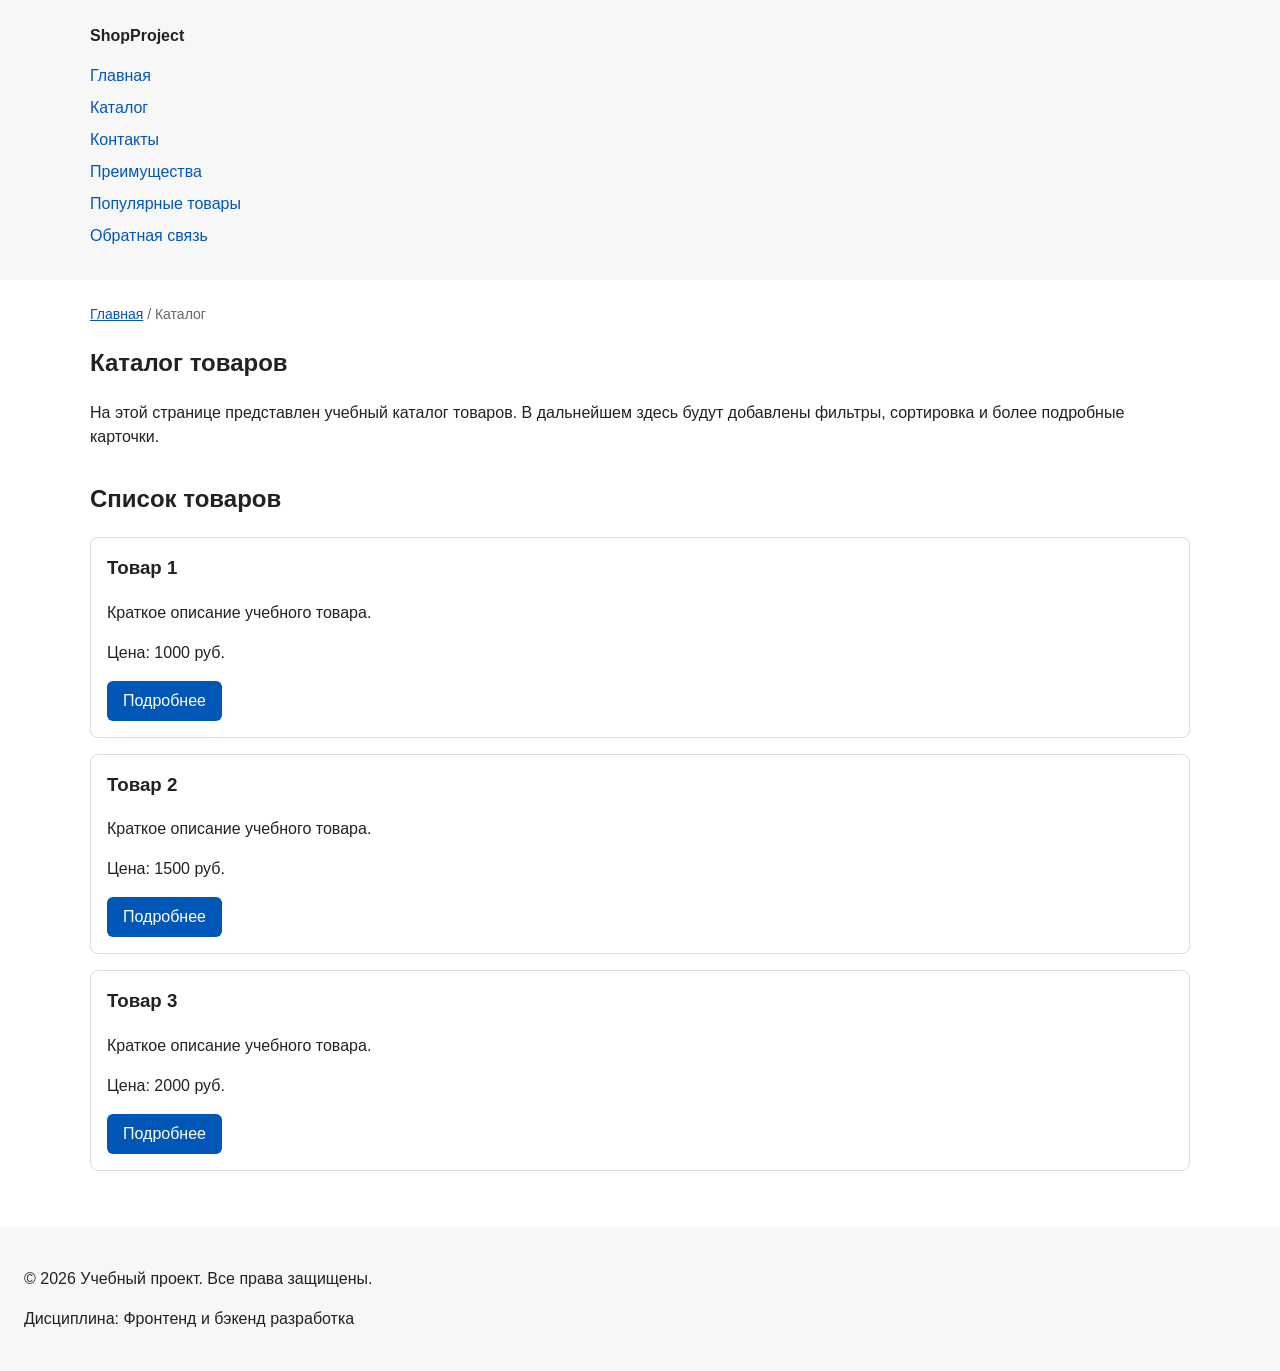
==== catalog.html @ c97a2296 "feat: add multi-page structure navigation and anchors" ====
<!DOCTYPE html>
<html lang="ru">
<head>
  <meta charset="UTF-8">
  <meta name="viewport" content="width=device-width, initial-scale=1.0">
  <meta name="description" content="Каталог товаров учебного интернет-магазина.">
  <title>Каталог товаров — Учебный интернет-магазин</title>
  <link rel="stylesheet" href="css/style.css">
</head>
<body>
  <header>
    <div class="site-header">
      <a class="site-logo" href="index.html">ShopProject</a>

      <nav class="site-nav" aria-label="Основная навигация">
        <ul class="site-nav__list">
          <li><a href="index.html">Главная</a></li>
          <li><a href="catalog.html">Каталог</a></li>
          <li><a href="contacts.html">Контакты</a></li>
          <li><a href="index.html#advantages">Преимущества</a></li>
          <li><a href="index.html#popular">Популярные товары</a></li>
          <li><a href="index.html#contacts">Обратная связь</a></li>
        </ul>
      </nav>
    </div>
  </header>

  <main>
    <nav class="breadcrumbs" aria-label="Хлебные крошки">
      <a href="index.html">Главная</a>
      <span>Каталог</span>
    </nav>

    <section class="section">
      <h1>Каталог товаров</h1>
      <p>
        На этой странице представлен учебный каталог товаров.
        В дальнейшем здесь будут добавлены фильтры, сортировка и более
        подробные карточки.
      </p>
    </section>

    <section class="section">
      <h2>Список товаров</h2>

      <article class="product-card">
        <h3>Товар 1</h3>
        <p>Краткое описание учебного товара.</p>
        <p>Цена: 1000 руб.</p>
        <a class="button" href="index.html#popular">Подробнее</a>
      </article>

      <article class="product-card">
        <h3>Товар 2</h3>
        <p>Краткое описание учебного товара.</p>
        <p>Цена: 1500 руб.</p>
        <a class="button" href="index.html#popular">Подробнее</a>
      </article>

      <article class="product-card">
        <h3>Товар 3</h3>
        <p>Краткое описание учебного товара.</p>
        <p>Цена: 2000 руб.</p>
        <a class="button" href="index.html#popular">Подробнее</a>
      </article>
    </section>
  </main>

  <footer>
    <p>&copy; 2026 Учебный проект. Все права защищены.</p>
    <p>Дисциплина: Фронтенд и бэкенд разработка</p>
  </footer>
</body>
</html>
---- css/style.css ----
/* ===============================
   1. Переменные проекта
   =============================== */

:root {
  /* Основные цвета проекта */
  --color-bg: #ffffff;
  --color-text: #222222;
  --color-muted: #666666;
  --color-primary: #0057b8;
  --color-primary-dark: #003f86;
  --color-border: #dddddd;
  --color-surface: #f7f7f7;
  --color-surface-accent: #eef5ff;
  --color-danger: #b00020;
  --color-success: #168a2f;
  --color-success-bg: #eefaf0;
  --color-white: #ffffff;

  /* Отступы */
  --space-xs: 4px;
  --space-sm: 8px;
  --space-md: 16px;
  --space-lg: 24px;
  --space-xl: 32px;

  /* Скругления */
  --radius-sm: 6px;
  --radius-md: 8px;
  --radius-lg: 12px;

  /* Размеры */
  --container-width: 1100px;
}

/* 
  Универсальное правило для всех элементов.
  border-box делает расчёт размеров более понятным:
  width включает content, padding и border.
*/
* {
  box-sizing: border-box;
}

/* ===============================
   2. Базовые стили
   =============================== */

* {
  box-sizing: border-box;
}

body {
  margin: 0;
  font-family: Arial, sans-serif;
  line-height: 1.5;
  color: var(--color-text);
  background-color: var(--color-bg);
}


/*
  Задаём внутренние отступы для основных областей страницы.
  Это делает содержимое визуально отделённым от краёв окна браузера.
*/
header,
main,
footer {
  padding: var(--space-lg);
}

/*
  Оформляем шапку страницы.
  Пока используется простой светло-серый фон.
*/
header {
  background-color: var(--color-surface);
}

footer {
  background-color: var(--color-surface);
}

/* ===============================
   3. Общие элементы интерфейса
   =============================== */

a {
  color: var(--color-primary);
}

a:hover {
  color: var(--color-primary-dark);
}

a:focus-visible {
  outline: 2px solid var(--color-primary);
  outline-offset: 3px;
}

/*
  Ограничиваем ширину содержимого шапки,
  чтобы оно не растягивалось слишком сильно на широких экранах.
*/
.site-header {
  max-width: 1100px;
  margin: 0 auto;
}

/*
  Оформляем текстовый логотип.
*/
.site-logo {
  font-weight: bold;
  text-decoration: none;
  color: #222222;
}

/*
  Убираем стандартные отступы и маркеры списка навигации.
*/
.site-nav__list {
  padding: 0;
  margin: 16px 0 0;
  list-style: none;
}

/*
  Добавляем расстояние между пунктами меню.
*/
.site-nav__list li {
  margin-bottom: 8px;
}

/*
  Оформляем ссылки меню.
*/
.site-nav__list a {
  color: #0057b8;
  text-decoration: none;
}

/*
  При наведении мыши подчёркиваем ссылку.
  Подробно состояния интерфейса будут рассмотрены в практической работе 1.7.
*/
.site-nav__list a:hover {
  text-decoration: underline;
}

/*
  Hero-блок — первый крупный блок страницы.
  Он визуально отделяется от остальных разделов фоном и отступами.
*/
.hero {
  max-width: 1100px;
  margin: 0 auto 32px;
  padding: 32px 20px;
  background-color: #eef5ff;
  border-radius: 12px;
}

/*
  Общий класс для разделов страницы.
*/
.section {
  max-width: 1100px;
  margin: 0 auto 32px;
}

/*
  Убираем лишний верхний отступ у заголовков разделов.
*/
.section h2 {
  margin-top: 0;
}

/*
  Карточка товара — самостоятельный блок.
  На следующих занятиях карточки будут доработаны и выстроены в сетку.
*/
.product-card {
  margin-bottom: 16px;
  padding: 16px;
  border: 1px solid #dddddd;
  border-radius: 8px;
  background-color: #ffffff;
}

/*
  Убираем лишний верхний отступ у заголовка карточки.
*/
.product-card {
  margin-bottom: var(--space-md);
  padding: var(--space-md);
  border: 1px solid var(--color-border);
  border-radius: var(--radius-md);
  background-color: var(--color-bg);
}

.product-card:hover {
  border-color: var(--color-primary);
}

.product-card h3 {
  margin-top: 0;
}

/*
  Пока это обычная ссылка, но визуально она оформляется как кнопка.
*/
.button {
  display: inline-block;
  padding: var(--space-sm) var(--space-md);
  color: var(--color-white);
  background-color: var(--color-primary);
  text-decoration: none;
  border: none;
  border-radius: var(--radius-sm);
  cursor: pointer;
}

.button:hover {
  background-color: var(--color-primary-dark);
}

.button:focus-visible {
  outline: 2px solid var(--color-primary);
  outline-offset: 3px;
}

.button:disabled {
  opacity: 0.6;
  cursor: not-allowed;
}

/* ===============================
   4. Компоненты страницы
   =============================== */

.hero {
  max-width: var(--container-width);
  margin: 0 auto var(--space-xl);
  padding: var(--space-xl) var(--space-lg);
  background-color: var(--color-surface-accent);
  border-radius: var(--radius-lg);
}

.section {
  max-width: var(--container-width);
  margin: 0 auto var(--space-xl);
}

.section h2 {
  margin-top: 0;
}

/*
  Дополнительный информационный блок.
*/
.aside-info {
  max-width: var(--container-width);
  margin: 0 auto var(--space-xl);
  padding: var(--space-md);
  border-left: 4px solid var(--color-primary);
  background-color: var(--color-surface);
}

/*
  Модальное окно.
  Элемент dialog сам умеет открываться поверх страницы.
*/
/* ===============================
   5. Форма и модальное окно
   =============================== */

.order-dialog {
  width: min(100% - 32px, 560px);
  padding: var(--space-lg);
  border: none;
  border-radius: var(--radius-lg);
}

.order-dialog::backdrop {
  background-color: rgba(0, 0, 0, 0.5);
}

.form-field {
  margin-bottom: var(--space-md);
}

.form-field label {
  display: block;
  margin-bottom: var(--space-xs);
}

.form-field input,
.form-field select,
.form-field textarea {
  width: 100%;
  padding: 10px 12px;
  border: 1px solid var(--color-border);
  border-radius: var(--radius-sm);
  font: inherit;
}

.form-field input[type="checkbox"] {
  width: auto;
}

.form-field small {
  display: block;
  margin-top: var(--space-xs);
  color: var(--color-muted);
}

/*
  Видимый фокус для клавиатурной навигации.
*/
.form-field input:hover,
.form-field select:hover,
.form-field textarea:hover {
  border-color: var(--color-primary);
}

.form-field input:focus-visible,
.form-field select:focus-visible,
.form-field textarea:focus-visible,
.form-actions button:focus-visible {
  outline: 2px solid var(--color-primary);
  outline-offset: 3px;
}

[aria-invalid="true"] {
  border-color: var(--color-danger);
}


/*
  Подсветка ошибочных полей.
  Атрибут aria-invalid будет добавляться через JavaScript.
*/
[aria-invalid="true"] {
  border-color: #b00020;
}

/*
  Кнопки формы.
*/
.form-actions {
  display: flex;
  gap: 12px;
  margin-top: 20px;
}

/*
  Сообщение об успешной отправке.
*/
.success-message {
  max-width: var(--container-width);
  margin: var(--space-lg) auto;
  padding: var(--space-md);
  border-left: 4px solid var(--color-success);
  background-color: var(--color-success-bg);
}


/* ===============================
   1. Переменные проекта
   =============================== */

/* ===============================
   2. Базовые стили
   =============================== */

/* ===============================
   3. Общие элементы интерфейса
   =============================== */

/* ===============================
   4. Компоненты страницы
   =============================== */

/* ===============================
   5. Форма и модальное окно
   =============================== */

   .breadcrumbs {
  max-width: var(--container-width);
  margin: 0 auto var(--space-md);
  font-size: 14px;
  color: var(--color-muted);
}

.breadcrumbs a {
  color: var(--color-primary);
}

.breadcrumbs span::before {
  content: " / ";
  color: var(--color-muted);
}

html {
  scroll-behavior: smooth;
}

:target {
  outline: 2px dashed var(--color-primary);
  outline-offset: 4px;
}
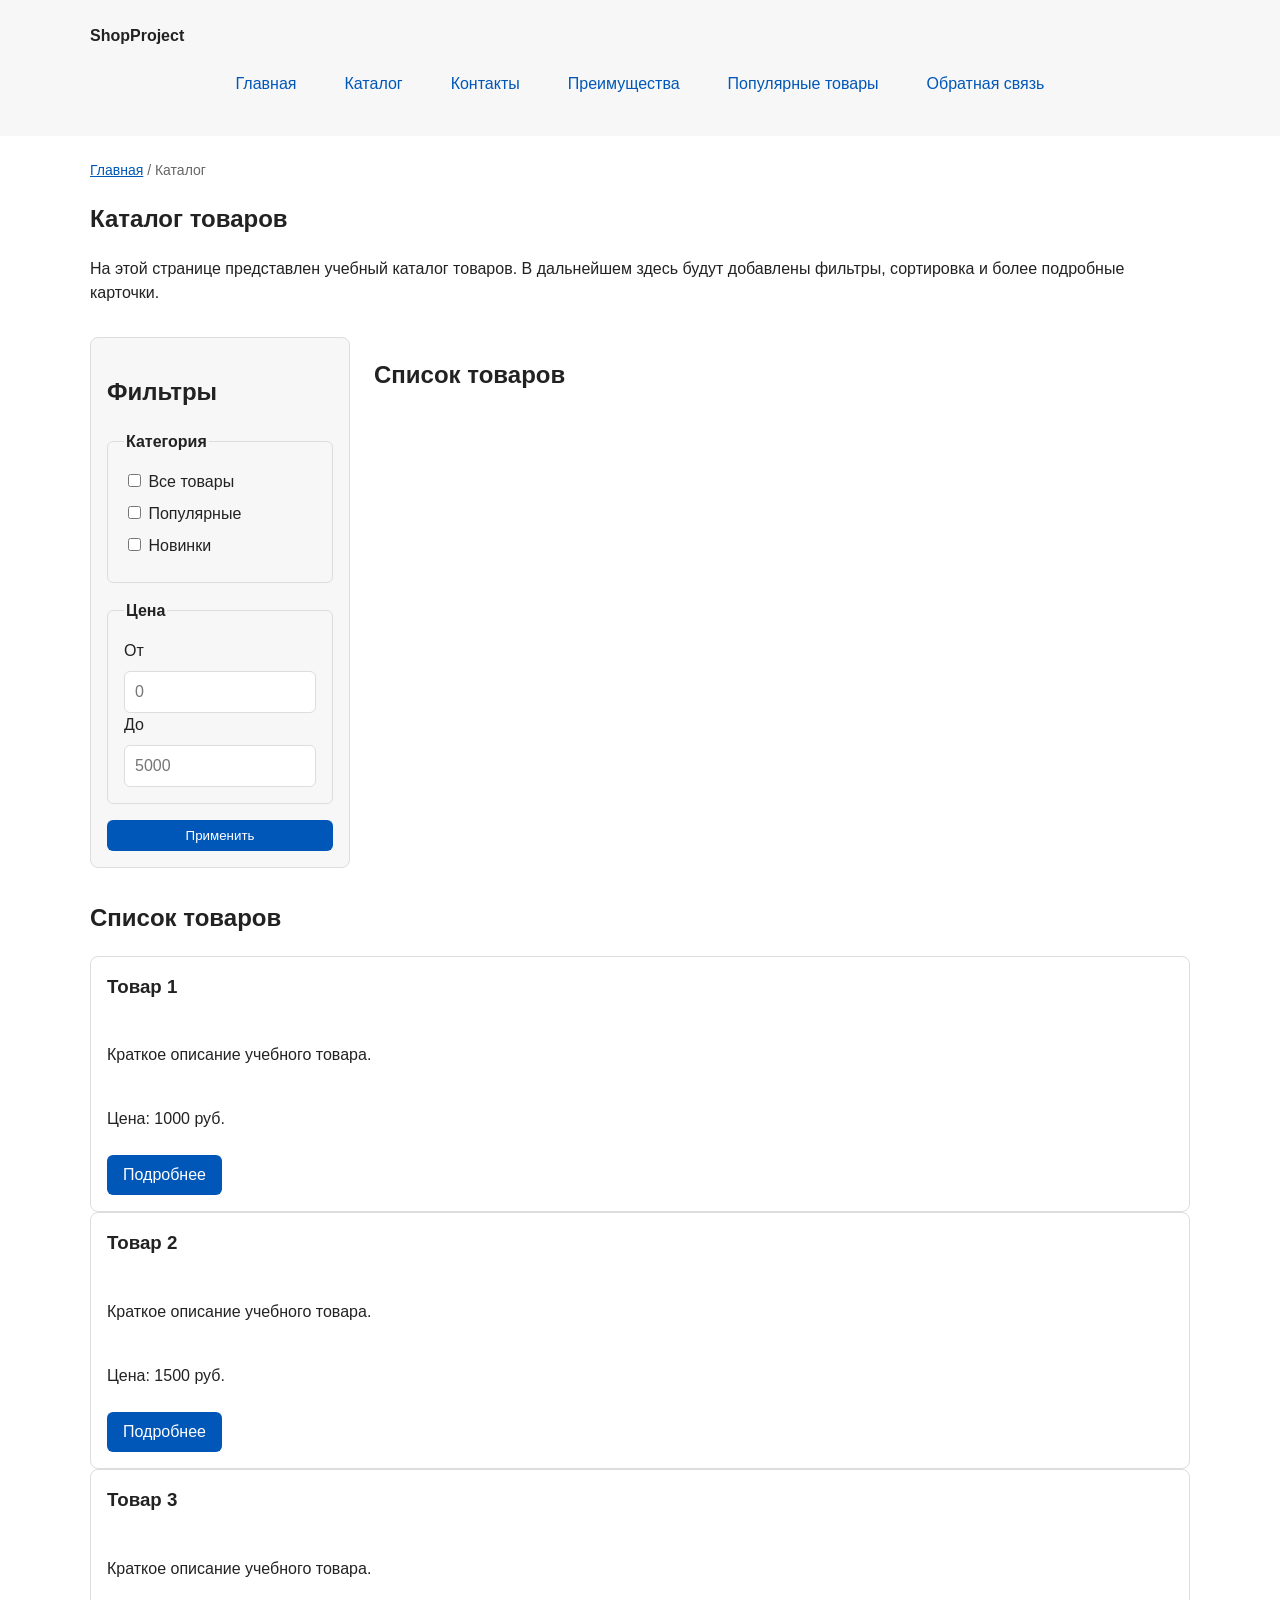
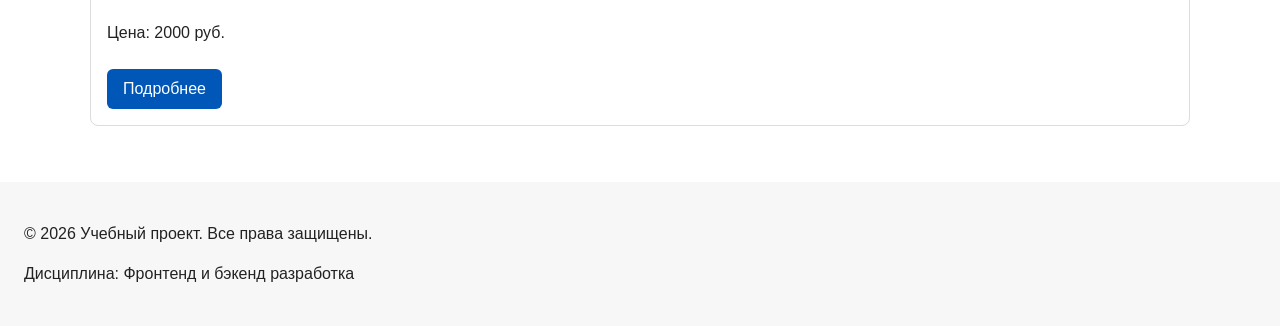
==== commit f9b9d91c: "feat: add flex navigation and grid catalog layout" ====
--- a/catalog.html
+++ b/catalog.html
@@ -40,6 +40,53 @@
       </p>
     </section>
 
+    <section class="catalog-layout">
+  <aside class="catalog-filters">
+    <h2>Фильтры</h2>
+
+    <form class="filters-form" action="#" method="get">
+      <fieldset>
+        <legend>Категория</legend>
+
+        <label>
+          <input type="checkbox" name="category" value="all">
+          Все товары
+        </label>
+
+        <label>
+          <input type="checkbox" name="category" value="popular">
+          Популярные
+        </label>
+
+        <label>
+          <input type="checkbox" name="category" value="new">
+          Новинки
+        </label>
+      </fieldset>
+
+      <fieldset>
+        <legend>Цена</legend>
+
+        <label for="price-from">От</label>
+        <input id="price-from" name="price-from" type="number" min="0" placeholder="0">
+
+        <label for="price-to">До</label>
+        <input id="price-to" name="price-to" type="number" min="0" placeholder="5000">
+      </fieldset>
+
+      <button class="button" type="submit">Применить</button>
+            </form>
+        </aside>
+
+        <section class="catalog-products">
+            <h2>Список товаров</h2>
+
+            <div class="products-grid">
+            <!-- Карточки товаров -->
+            </div>
+        </section>
+        </section>
+
     <section class="section">
       <h2>Список товаров</h2>
 
--- a/css/style.css
+++ b/css/style.css
@@ -120,8 +120,13 @@
   Убираем стандартные отступы и маркеры списка навигации.
 */
 .site-nav__list {
+  display: flex;
+  flex-wrap: wrap;
+  justify-content: center;
+  align-items: center;
+  gap: var(--space-md);
   padding: 0;
-  margin: 16px 0 0;
+  margin: var(--space-md) 0 0;
   list-style: none;
 }
 
@@ -136,17 +141,18 @@
   Оформляем ссылки меню.
 */
 .site-nav__list a {
-  color: #0057b8;
+  display: inline-block;
+  padding: var(--space-sm) var(--space-md);
+  color: var(--color-primary);
   text-decoration: none;
-}
-
-/*
-  При наведении мыши подчёркиваем ссылку.
-  Подробно состояния интерфейса будут рассмотрены в практической работе 1.7.
-*/
+  border-radius: var(--radius-sm);
+}
+
 .site-nav__list a:hover {
-  text-decoration: underline;
-}
+  color: var(--color-white);
+  background-color: var(--color-primary);
+}
+
 
 /*
   Hero-блок — первый крупный блок страницы.
@@ -191,16 +197,21 @@
   Убираем лишний верхний отступ у заголовка карточки.
 */
 .product-card {
-  margin-bottom: var(--space-md);
+  display: flex;
+  flex-direction: column;
+  gap: var(--space-sm);
+  margin-bottom: 0;
   padding: var(--space-md);
   border: 1px solid var(--color-border);
   border-radius: var(--radius-md);
   background-color: var(--color-bg);
 }
 
-.product-card:hover {
-  border-color: var(--color-primary);
-}
+.product-card .button {
+  margin-top: auto;
+  align-self: flex-start;
+}
+
 
 .product-card h3 {
   margin-top: 0;
@@ -409,3 +420,59 @@
   outline: 2px dashed var(--color-primary);
   outline-offset: 4px;
 }
+
+.products-grid {
+  display: grid;
+  grid-template-columns: repeat(3, 1fr);
+  gap: var(--space-lg);
+}
+
+.catalog-layout {
+  max-width: var(--container-width);
+  margin: 0 auto var(--space-xl);
+  display: grid;
+  grid-template-columns: 260px 1fr;
+  grid-template-areas: "filters products";
+  gap: var(--space-lg);
+}
+
+.catalog-filters {
+  grid-area: filters;
+  padding: var(--space-md);
+  border: 1px solid var(--color-border);
+  border-radius: var(--radius-md);
+  background-color: var(--color-surface);
+}
+
+.catalog-products {
+  grid-area: products;
+}
+
+.filters-form {
+  display: grid;
+  gap: var(--space-md);
+}
+
+.filters-form fieldset {
+  margin: 0;
+  padding: var(--space-md);
+  border: 1px solid var(--color-border);
+  border-radius: var(--radius-sm);
+}
+
+.filters-form legend {
+  font-weight: 700;
+}
+
+.filters-form label {
+  display: block;
+  margin-bottom: var(--space-sm);
+}
+
+.filters-form input[type="number"] {
+  width: 100%;
+  padding: 8px 10px;
+  border: 1px solid var(--color-border);
+  border-radius: var(--radius-sm);
+  font: inherit;
+}
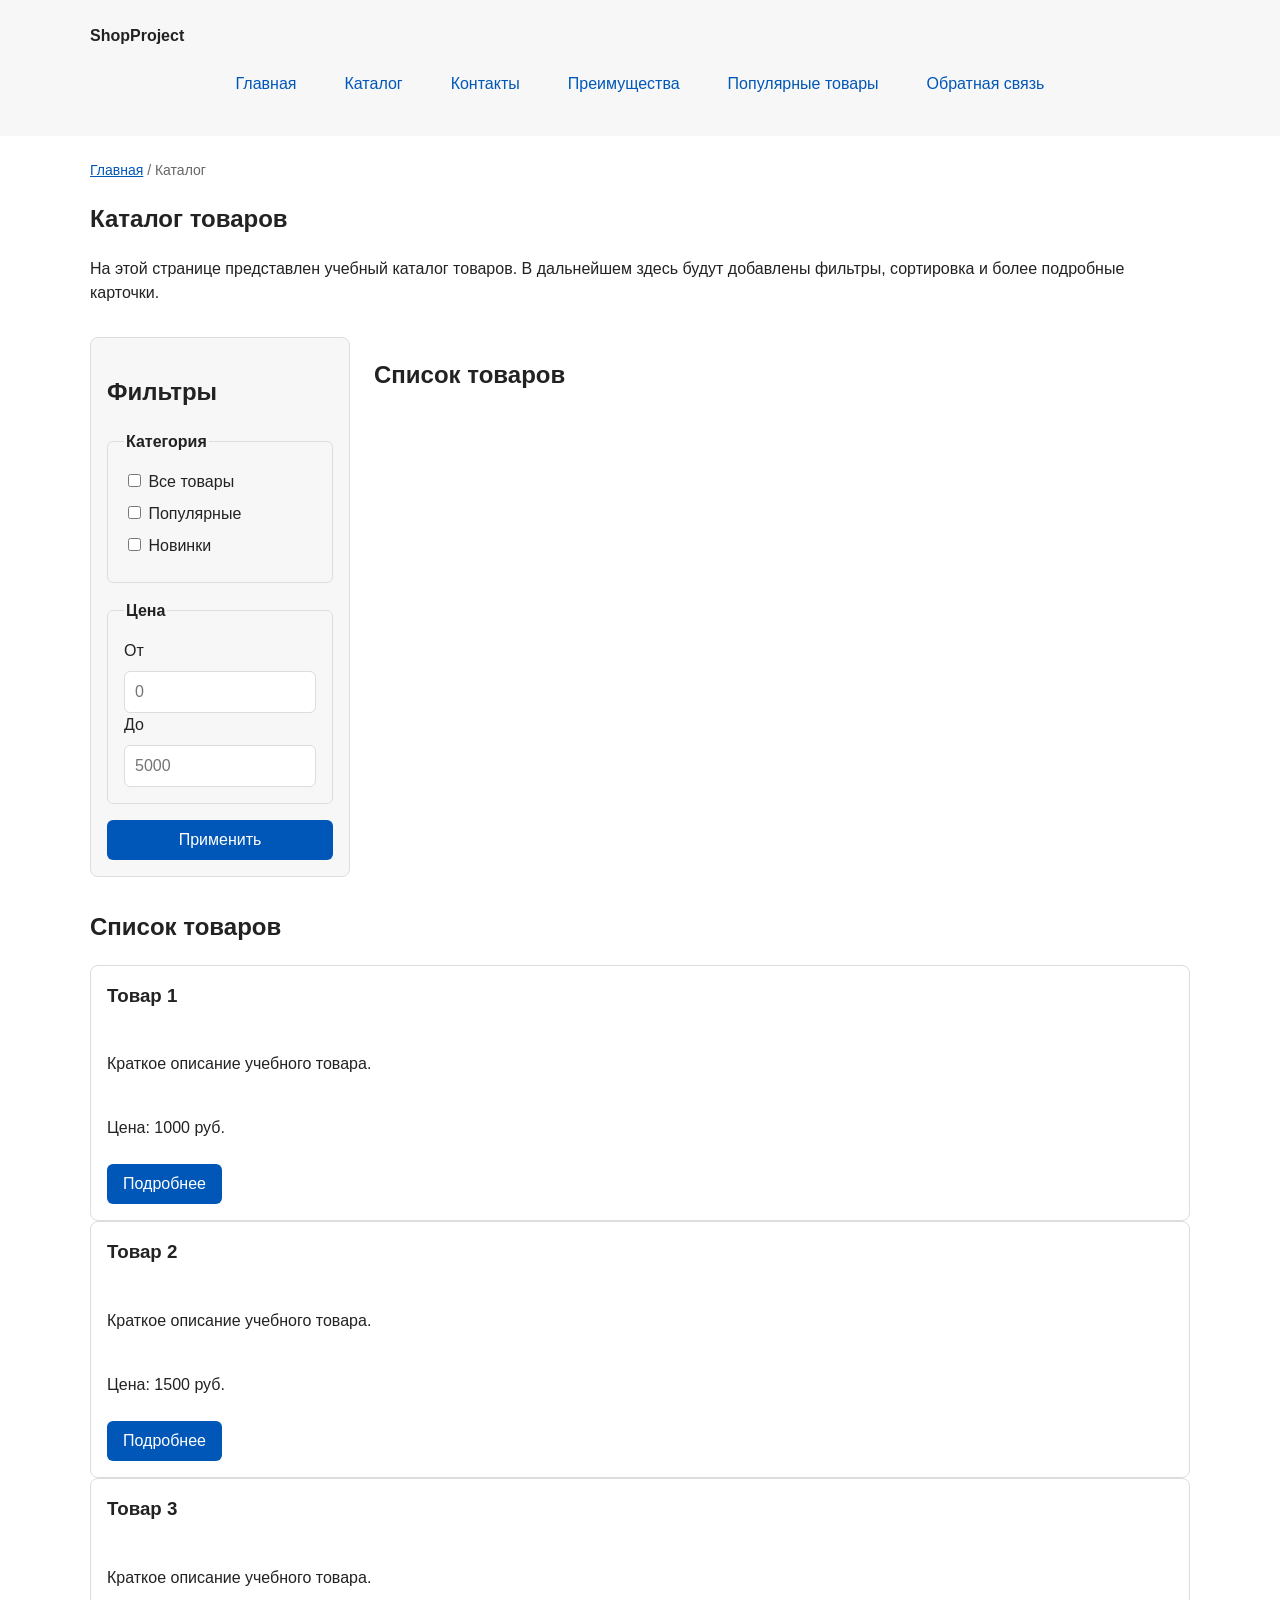
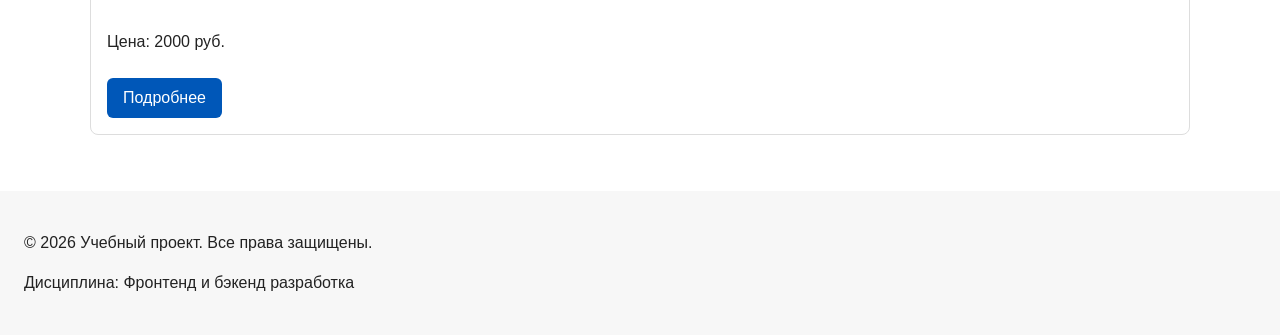
==== commit 84ada7d3: "refactor: apply BEM naming to CSS classes" ====
--- a/catalog.html
+++ b/catalog.html
@@ -27,8 +27,8 @@
 
   <main>
     <nav class="breadcrumbs" aria-label="Хлебные крошки">
-      <a href="index.html">Главная</a>
-      <span>Каталог</span>
+      <a class="breadcrumbs__link" href="index.html">Главная</a>
+      <span class="breadcrumbs__current">Каталог</span>
     </nav>
 
     <section class="section">
--- a/css/style.css
+++ b/css/style.css
@@ -476,3 +476,215 @@
   border-radius: var(--radius-sm);
   font: inherit;
 }
+
+.site-header {
+  background-color: var(--color-surface);
+}
+
+.site-header__inner {
+  max-width: var(--container-width);
+  margin: 0 auto;
+  padding: var(--space-lg);
+}
+
+.site-header__logo {
+  font-weight: 700;
+  color: var(--color-text);
+  text-decoration: none;
+}
+
+.site-nav__list {
+  display: flex;
+  flex-wrap: wrap;
+  justify-content: center;
+  align-items: center;
+  gap: var(--space-md);
+  padding: 0;
+  margin: var(--space-md) 0 0;
+  list-style: none;
+}
+
+.site-nav__link {
+  display: inline-block;
+  padding: var(--space-sm) var(--space-md);
+  color: var(--color-primary);
+  text-decoration: none;
+  border-radius: var(--radius-sm);
+}
+
+.site-nav__link:hover {
+  color: var(--color-white);
+  background-color: var(--color-primary);
+}
+
+.site-nav__link:focus-visible {
+  outline: 2px solid var(--color-primary);
+  outline-offset: 3px;
+}
+
+.site-nav__link--active {
+  color: var(--color-white);
+  background-color: var(--color-primary);
+}
+
+.product-card {
+  display: flex;
+  flex-direction: column;
+  gap: var(--space-sm);
+  padding: var(--space-md);
+  border: 1px solid var(--color-border);
+  border-radius: var(--radius-md);
+  background-color: var(--color-bg);
+}
+
+.product-card:hover {
+  border-color: var(--color-primary);
+}
+
+.product-card--featured {
+  border-color: var(--color-primary);
+}
+
+.product-card--discount {
+  border-color: var(--color-danger);
+}
+
+.product-card__title {
+  margin: 0;
+  color: var(--color-text);
+}
+
+.product-card__description {
+  margin: 0;
+  color: var(--color-muted);
+}
+
+.product-card__price {
+  margin: 0;
+  font-weight: 700;
+}
+
+.product-card--discount .product-card__price {
+  color: var(--color-danger);
+}
+
+.product-card__button {
+  margin-top: auto;
+  align-self: flex-start;
+}
+
+.products-grid {
+  display: grid;
+  grid-template-columns: repeat(3, 1fr);
+  gap: var(--space-lg);
+}
+
+.breadcrumbs {
+  max-width: var(--container-width);
+  margin: 0 auto var(--space-md);
+  font-size: 14px;
+  color: var(--color-muted);
+}
+
+.breadcrumbs__link {
+  color: var(--color-primary);
+}
+
+.breadcrumbs__current::before {
+  content: " / ";
+  color: var(--color-muted);
+}
+
+.order-form__field {
+  margin-bottom: var(--space-md);
+}
+
+.order-form__label {
+  display: block;
+  margin-bottom: var(--space-xs);
+}
+
+.order-form__input,
+.order-form__select,
+.order-form__textarea {
+  width: 100%;
+  padding: 10px 12px;
+  border: 1px solid var(--color-border);
+  border-radius: var(--radius-sm);
+  font: inherit;
+}
+
+.order-form__input:hover,
+.order-form__select:hover,
+.order-form__textarea:hover {
+  border-color: var(--color-primary);
+}
+
+.order-form__input:focus-visible,
+.order-form__select:focus-visible,
+.order-form__textarea:focus-visible {
+  outline: 2px solid var(--color-primary);
+  outline-offset: 3px;
+}
+
+.order-form__actions {
+  display: flex;
+  gap: var(--space-md);
+  margin-top: var(--space-lg);
+}
+
+.order-dialog {
+  width: min(100% - 32px, 560px);
+  padding: var(--space-lg);
+  border: none;
+  border-radius: var(--radius-lg);
+}
+
+.order-dialog::backdrop {
+  background-color: rgba(0, 0, 0, 0.5);
+}
+
+.order-dialog__title {
+  margin-top: 0;
+}
+
+.button {
+  display: inline-block;
+  padding: var(--space-sm) var(--space-md);
+  border: none;
+  border-radius: var(--radius-sm);
+  font: inherit;
+  text-decoration: none;
+  cursor: pointer;
+}
+
+.button--primary {
+  color: var(--color-white);
+  background-color: var(--color-primary);
+}
+
+.button--primary:hover {
+  background-color: var(--color-primary-dark);
+}
+
+.button--secondary {
+  color: var(--color-primary);
+  background-color: transparent;
+  border: 1px solid var(--color-primary);
+}
+
+.button--secondary:hover {
+  color: var(--color-white);
+  background-color: var(--color-primary);
+}
+
+.button:focus-visible {
+  outline: 2px solid var(--color-primary);
+  outline-offset: 3px;
+}
+
+.button:disabled,
+.button--disabled {
+  opacity: 0.6;
+  cursor: not-allowed;
+}
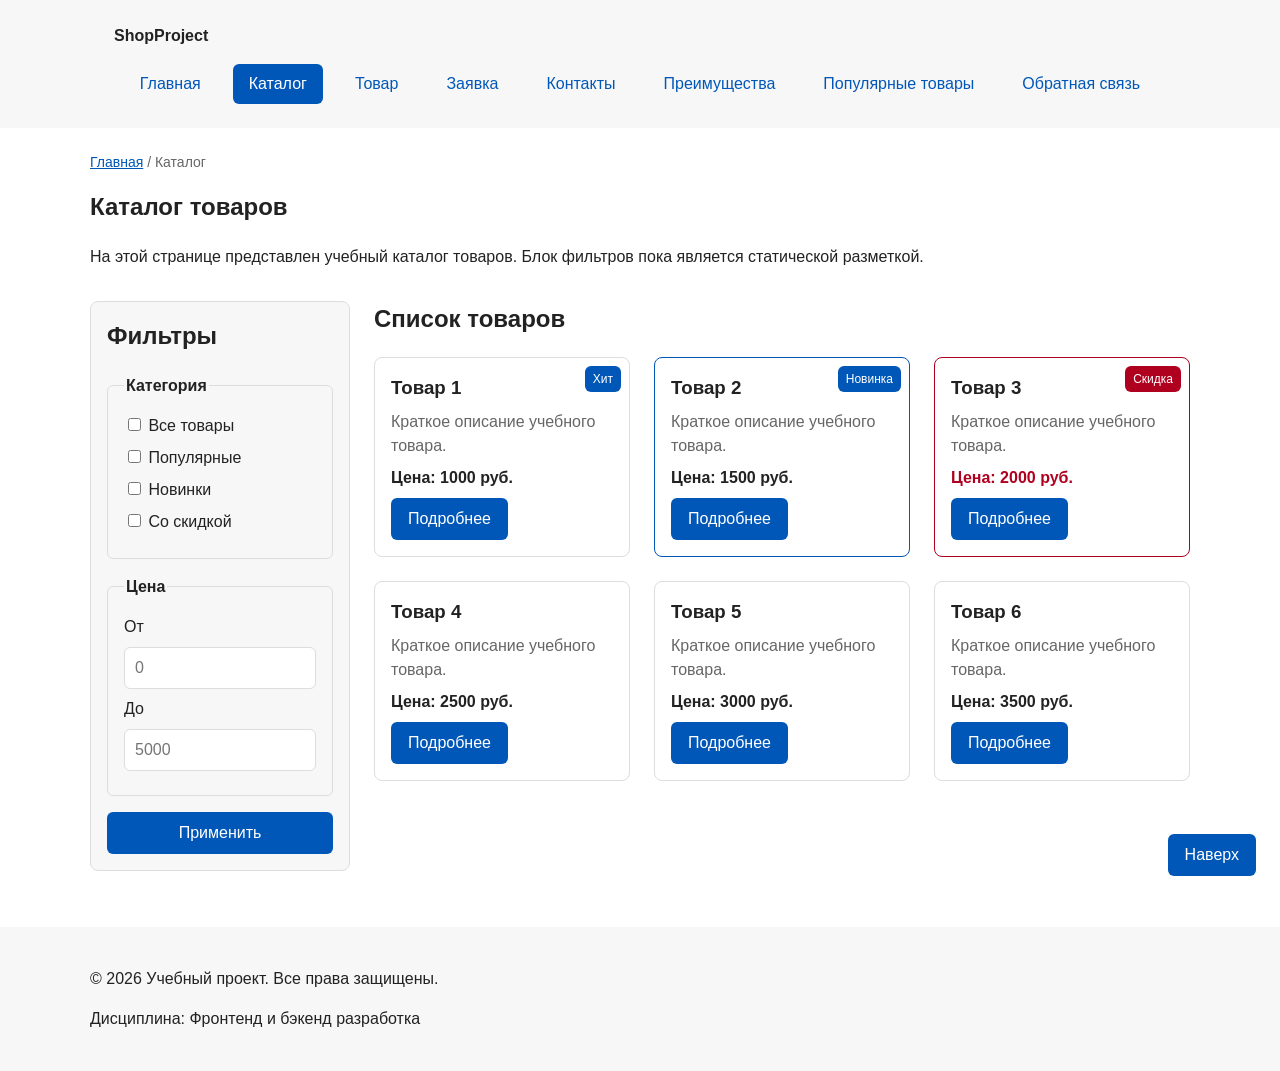
==== commit 7ddb477c: "переработка с целью фиксов всех проблем и доработка под 7-8 тетрадки" ====
--- a/catalog.html
+++ b/catalog.html
@@ -8,18 +8,36 @@
   <link rel="stylesheet" href="css/style.css">
 </head>
 <body>
-  <header>
-    <div class="site-header">
-      <a class="site-logo" href="index.html">ShopProject</a>
+  <header class="site-header">
+    <div class="site-header__inner">
+      <a class="site-header__logo" href="index.html">ShopProject</a>
 
       <nav class="site-nav" aria-label="Основная навигация">
         <ul class="site-nav__list">
-          <li><a href="index.html">Главная</a></li>
-          <li><a href="catalog.html">Каталог</a></li>
-          <li><a href="contacts.html">Контакты</a></li>
-          <li><a href="index.html#advantages">Преимущества</a></li>
-          <li><a href="index.html#popular">Популярные товары</a></li>
-          <li><a href="index.html#contacts">Обратная связь</a></li>
+          <li class="site-nav__item">
+            <a class="site-nav__link" href="index.html">Главная</a>
+          </li>
+          <li class="site-nav__item">
+            <a class="site-nav__link site-nav__link--active" href="catalog.html" aria-current="page">Каталог</a>
+          </li>
+          <li class="site-nav__item">
+            <a class="site-nav__link" href="product.html">Товар</a>
+          </li>
+          <li class="site-nav__item">
+            <a class="site-nav__link" href="order.html">Заявка</a>
+          </li>
+          <li class="site-nav__item">
+            <a class="site-nav__link" href="contacts.html">Контакты</a>
+          </li>
+          <li class="site-nav__item">
+            <a class="site-nav__link" href="index.html#advantages">Преимущества</a>
+          </li>
+          <li class="site-nav__item">
+            <a class="site-nav__link" href="index.html#popular">Популярные товары</a>
+          </li>
+          <li class="site-nav__item">
+            <a class="site-nav__link" href="index.html#contacts">Обратная связь</a>
+          </li>
         </ul>
       </nav>
     </div>
@@ -32,90 +50,116 @@
     </nav>
 
     <section class="section">
-      <h1>Каталог товаров</h1>
+      <h1 class="section__title">Каталог товаров</h1>
       <p>
         На этой странице представлен учебный каталог товаров.
-        В дальнейшем здесь будут добавлены фильтры, сортировка и более
-        подробные карточки.
+        Блок фильтров пока является статической разметкой.
       </p>
     </section>
 
-    <section class="catalog-layout">
-  <aside class="catalog-filters">
-    <h2>Фильтры</h2>
+    <div class="catalog-layout">
+      <aside class="catalog-filters">
+        <h2 class="catalog-filters__title">Фильтры</h2>
 
-    <form class="filters-form" action="#" method="get">
-      <fieldset>
-        <legend>Категория</legend>
+        <form class="filters-form" action="#" method="get">
+          <fieldset class="filters-form__group">
+            <legend class="filters-form__legend">Категория</legend>
 
-        <label>
-          <input type="checkbox" name="category" value="all">
-          Все товары
-        </label>
+            <label class="filters-form__label">
+              <input type="checkbox" name="category" value="all">
+              Все товары
+            </label>
 
-        <label>
-          <input type="checkbox" name="category" value="popular">
-          Популярные
-        </label>
+            <label class="filters-form__label">
+              <input type="checkbox" name="category" value="popular">
+              Популярные
+            </label>
 
-        <label>
-          <input type="checkbox" name="category" value="new">
-          Новинки
-        </label>
-      </fieldset>
+            <label class="filters-form__label">
+              <input type="checkbox" name="category" value="new">
+              Новинки
+            </label>
 
-      <fieldset>
-        <legend>Цена</legend>
+            <label class="filters-form__label">
+              <input type="checkbox" name="category" value="discount">
+              Со скидкой
+            </label>
+          </fieldset>
 
-        <label for="price-from">От</label>
-        <input id="price-from" name="price-from" type="number" min="0" placeholder="0">
+          <fieldset class="filters-form__group">
+            <legend class="filters-form__legend">Цена</legend>
 
-        <label for="price-to">До</label>
-        <input id="price-to" name="price-to" type="number" min="0" placeholder="5000">
-      </fieldset>
+            <label class="filters-form__label" for="price-from">От</label>
+            <input class="filters-form__input" id="price-from" name="price-from" type="number" min="0" placeholder="0">
 
-      <button class="button" type="submit">Применить</button>
-            </form>
-        </aside>
+            <label class="filters-form__label" for="price-to">До</label>
+            <input class="filters-form__input" id="price-to" name="price-to" type="number" min="0" placeholder="5000">
+          </fieldset>
 
-        <section class="catalog-products">
-            <h2>Список товаров</h2>
+          <button class="button button--primary" type="submit">Применить</button>
+        </form>
+      </aside>
 
-            <div class="products-grid">
-            <!-- Карточки товаров -->
-            </div>
-        </section>
-        </section>
+      <section class="catalog-products">
+        <h2 class="catalog-products__title">Список товаров</h2>
 
-    <section class="section">
-      <h2>Список товаров</h2>
+        <div class="products-grid">
+          <article class="product-card">
+            <span class="product-card__badge">Хит</span>
+            <h3 class="product-card__title">Товар 1</h3>
+            <p class="product-card__description">Краткое описание учебного товара.</p>
+            <p class="product-card__price">Цена: 1000 руб.</p>
+            <a class="button button--primary product-card__button" href="product.html">Подробнее</a>
+          </article>
 
-      <article class="product-card">
-        <h3>Товар 1</h3>
-        <p>Краткое описание учебного товара.</p>
-        <p>Цена: 1000 руб.</p>
-        <a class="button" href="index.html#popular">Подробнее</a>
-      </article>
+          <article class="product-card product-card--featured">
+            <span class="product-card__badge">Новинка</span>
+            <h3 class="product-card__title">Товар 2</h3>
+            <p class="product-card__description">Краткое описание учебного товара.</p>
+            <p class="product-card__price">Цена: 1500 руб.</p>
+            <a class="button button--primary product-card__button" href="product.html">Подробнее</a>
+          </article>
 
-      <article class="product-card">
-        <h3>Товар 2</h3>
-        <p>Краткое описание учебного товара.</p>
-        <p>Цена: 1500 руб.</p>
-        <a class="button" href="index.html#popular">Подробнее</a>
-      </article>
+          <article class="product-card product-card--discount">
+            <span class="product-card__badge">Скидка</span>
+            <h3 class="product-card__title">Товар 3</h3>
+            <p class="product-card__description">Краткое описание учебного товара.</p>
+            <p class="product-card__price">Цена: 2000 руб.</p>
+            <a class="button button--primary product-card__button" href="product.html">Подробнее</a>
+          </article>
 
-      <article class="product-card">
-        <h3>Товар 3</h3>
-        <p>Краткое описание учебного товара.</p>
-        <p>Цена: 2000 руб.</p>
-        <a class="button" href="index.html#popular">Подробнее</a>
-      </article>
-    </section>
+          <article class="product-card">
+            <h3 class="product-card__title">Товар 4</h3>
+            <p class="product-card__description">Краткое описание учебного товара.</p>
+            <p class="product-card__price">Цена: 2500 руб.</p>
+            <a class="button button--primary product-card__button" href="product.html">Подробнее</a>
+          </article>
+
+          <article class="product-card">
+            <h3 class="product-card__title">Товар 5</h3>
+            <p class="product-card__description">Краткое описание учебного товара.</p>
+            <p class="product-card__price">Цена: 3000 руб.</p>
+            <a class="button button--primary product-card__button" href="product.html">Подробнее</a>
+          </article>
+
+          <article class="product-card">
+            <h3 class="product-card__title">Товар 6</h3>
+            <p class="product-card__description">Краткое описание учебного товара.</p>
+            <p class="product-card__price">Цена: 3500 руб.</p>
+            <a class="button button--primary product-card__button" href="product.html">Подробнее</a>
+          </article>
+        </div>
+      </section>
+    </div>
   </main>
 
-  <footer>
-    <p>&copy; 2026 Учебный проект. Все права защищены.</p>
-    <p>Дисциплина: Фронтенд и бэкенд разработка</p>
+  <footer class="site-footer">
+    <div class="site-footer__inner">
+      <p>&copy; 2026 Учебный проект. Все права защищены.</p>
+      <p>Дисциплина: Фронтенд и бэкенд разработка</p>
+    </div>
   </footer>
+
+  <a class="button button--primary to-top" href="#">Наверх</a>
 </body>
 </html>
--- a/css/style.css
+++ b/css/style.css
@@ -16,6 +16,7 @@
   --color-success: #168a2f;
   --color-success-bg: #eefaf0;
   --color-white: #ffffff;
+  --color-overlay: rgba(0, 0, 0, 0.5);
 
   /* Отступы */
   --space-xs: 4px;
@@ -31,10 +32,17 @@
 
   /* Размеры */
   --container-width: 1100px;
-}
-
-/* 
-  Универсальное правило для всех элементов.
+
+  /* Слои (z-index) */
+  --z-sticky: 10;
+  --z-fixed: 20;
+}
+
+/* ===============================
+   2. Базовые стили
+   =============================== */
+
+/*
   border-box делает расчёт размеров более понятным:
   width включает content, padding и border.
 */
@@ -42,12 +50,11 @@
   box-sizing: border-box;
 }
 
-/* ===============================
-   2. Базовые стили
-   =============================== */
-
-* {
-  box-sizing: border-box;
+/*
+  Плавная прокрутка к якорям.
+*/
+html {
+  scroll-behavior: smooth;
 }
 
 body {
@@ -58,27 +65,21 @@
   background-color: var(--color-bg);
 }
 
+main {
+  padding: var(--space-lg);
+}
+
+img {
+  max-width: 100%;
+  height: auto;
+}
 
 /*
-  Задаём внутренние отступы для основных областей страницы.
-  Это делает содержимое визуально отделённым от краёв окна браузера.
+  Подсветка элемента, к которому выполнен переход по якорю.
 */
-header,
-main,
-footer {
-  padding: var(--space-lg);
-}
-
-/*
-  Оформляем шапку страницы.
-  Пока используется простой светло-серый фон.
-*/
-header {
-  background-color: var(--color-surface);
-}
-
-footer {
-  background-color: var(--color-surface);
+:target {
+  outline: 2px dashed var(--color-primary);
+  outline-offset: 4px;
 }
 
 /* ===============================
@@ -99,26 +100,75 @@
 }
 
 /*
-  Ограничиваем ширину содержимого шапки,
-  чтобы оно не растягивалось слишком сильно на широких экранах.
+  Кнопка — самостоятельный БЭМ-блок.
+  Используется и для button, и для ссылок a.
 */
+.button {
+  display: inline-block;
+  padding: var(--space-sm) var(--space-md);
+  border: 1px solid transparent;
+  border-radius: var(--radius-sm);
+  font: inherit;
+  text-decoration: none;
+  cursor: pointer;
+}
+
+.button--primary {
+  color: var(--color-white);
+  background-color: var(--color-primary);
+}
+
+.button--primary:hover {
+  color: var(--color-white);
+  background-color: var(--color-primary-dark);
+}
+
+.button--secondary {
+  color: var(--color-primary);
+  background-color: transparent;
+  border-color: var(--color-primary);
+}
+
+.button--secondary:hover {
+  color: var(--color-white);
+  background-color: var(--color-primary);
+}
+
+.button:focus-visible {
+  outline: 2px solid var(--color-primary);
+  outline-offset: 3px;
+}
+
+.button:disabled,
+.button--disabled {
+  opacity: 0.6;
+  cursor: not-allowed;
+}
+
+/* ===============================
+   4. Компоненты страницы
+   =============================== */
+
+/* --- Шапка сайта --- */
+
 .site-header {
-  max-width: 1100px;
+  background-color: var(--color-surface);
+}
+
+.site-header__inner {
+  max-width: var(--container-width);
   margin: 0 auto;
-}
-
-/*
-  Оформляем текстовый логотип.
-*/
-.site-logo {
-  font-weight: bold;
+  padding: var(--space-lg);
+}
+
+.site-header__logo {
+  font-weight: 700;
+  color: var(--color-text);
   text-decoration: none;
-  color: #222222;
-}
-
-/*
-  Убираем стандартные отступы и маркеры списка навигации.
-*/
+}
+
+/* --- Основная навигация (Flexbox) --- */
+
 .site-nav__list {
   display: flex;
   flex-wrap: wrap;
@@ -130,380 +180,6 @@
   list-style: none;
 }
 
-/*
-  Добавляем расстояние между пунктами меню.
-*/
-.site-nav__list li {
-  margin-bottom: 8px;
-}
-
-/*
-  Оформляем ссылки меню.
-*/
-.site-nav__list a {
-  display: inline-block;
-  padding: var(--space-sm) var(--space-md);
-  color: var(--color-primary);
-  text-decoration: none;
-  border-radius: var(--radius-sm);
-}
-
-.site-nav__list a:hover {
-  color: var(--color-white);
-  background-color: var(--color-primary);
-}
-
-
-/*
-  Hero-блок — первый крупный блок страницы.
-  Он визуально отделяется от остальных разделов фоном и отступами.
-*/
-.hero {
-  max-width: 1100px;
-  margin: 0 auto 32px;
-  padding: 32px 20px;
-  background-color: #eef5ff;
-  border-radius: 12px;
-}
-
-/*
-  Общий класс для разделов страницы.
-*/
-.section {
-  max-width: 1100px;
-  margin: 0 auto 32px;
-}
-
-/*
-  Убираем лишний верхний отступ у заголовков разделов.
-*/
-.section h2 {
-  margin-top: 0;
-}
-
-/*
-  Карточка товара — самостоятельный блок.
-  На следующих занятиях карточки будут доработаны и выстроены в сетку.
-*/
-.product-card {
-  margin-bottom: 16px;
-  padding: 16px;
-  border: 1px solid #dddddd;
-  border-radius: 8px;
-  background-color: #ffffff;
-}
-
-/*
-  Убираем лишний верхний отступ у заголовка карточки.
-*/
-.product-card {
-  display: flex;
-  flex-direction: column;
-  gap: var(--space-sm);
-  margin-bottom: 0;
-  padding: var(--space-md);
-  border: 1px solid var(--color-border);
-  border-radius: var(--radius-md);
-  background-color: var(--color-bg);
-}
-
-.product-card .button {
-  margin-top: auto;
-  align-self: flex-start;
-}
-
-
-.product-card h3 {
-  margin-top: 0;
-}
-
-/*
-  Пока это обычная ссылка, но визуально она оформляется как кнопка.
-*/
-.button {
-  display: inline-block;
-  padding: var(--space-sm) var(--space-md);
-  color: var(--color-white);
-  background-color: var(--color-primary);
-  text-decoration: none;
-  border: none;
-  border-radius: var(--radius-sm);
-  cursor: pointer;
-}
-
-.button:hover {
-  background-color: var(--color-primary-dark);
-}
-
-.button:focus-visible {
-  outline: 2px solid var(--color-primary);
-  outline-offset: 3px;
-}
-
-.button:disabled {
-  opacity: 0.6;
-  cursor: not-allowed;
-}
-
-/* ===============================
-   4. Компоненты страницы
-   =============================== */
-
-.hero {
-  max-width: var(--container-width);
-  margin: 0 auto var(--space-xl);
-  padding: var(--space-xl) var(--space-lg);
-  background-color: var(--color-surface-accent);
-  border-radius: var(--radius-lg);
-}
-
-.section {
-  max-width: var(--container-width);
-  margin: 0 auto var(--space-xl);
-}
-
-.section h2 {
-  margin-top: 0;
-}
-
-/*
-  Дополнительный информационный блок.
-*/
-.aside-info {
-  max-width: var(--container-width);
-  margin: 0 auto var(--space-xl);
-  padding: var(--space-md);
-  border-left: 4px solid var(--color-primary);
-  background-color: var(--color-surface);
-}
-
-/*
-  Модальное окно.
-  Элемент dialog сам умеет открываться поверх страницы.
-*/
-/* ===============================
-   5. Форма и модальное окно
-   =============================== */
-
-.order-dialog {
-  width: min(100% - 32px, 560px);
-  padding: var(--space-lg);
-  border: none;
-  border-radius: var(--radius-lg);
-}
-
-.order-dialog::backdrop {
-  background-color: rgba(0, 0, 0, 0.5);
-}
-
-.form-field {
-  margin-bottom: var(--space-md);
-}
-
-.form-field label {
-  display: block;
-  margin-bottom: var(--space-xs);
-}
-
-.form-field input,
-.form-field select,
-.form-field textarea {
-  width: 100%;
-  padding: 10px 12px;
-  border: 1px solid var(--color-border);
-  border-radius: var(--radius-sm);
-  font: inherit;
-}
-
-.form-field input[type="checkbox"] {
-  width: auto;
-}
-
-.form-field small {
-  display: block;
-  margin-top: var(--space-xs);
-  color: var(--color-muted);
-}
-
-/*
-  Видимый фокус для клавиатурной навигации.
-*/
-.form-field input:hover,
-.form-field select:hover,
-.form-field textarea:hover {
-  border-color: var(--color-primary);
-}
-
-.form-field input:focus-visible,
-.form-field select:focus-visible,
-.form-field textarea:focus-visible,
-.form-actions button:focus-visible {
-  outline: 2px solid var(--color-primary);
-  outline-offset: 3px;
-}
-
-[aria-invalid="true"] {
-  border-color: var(--color-danger);
-}
-
-
-/*
-  Подсветка ошибочных полей.
-  Атрибут aria-invalid будет добавляться через JavaScript.
-*/
-[aria-invalid="true"] {
-  border-color: #b00020;
-}
-
-/*
-  Кнопки формы.
-*/
-.form-actions {
-  display: flex;
-  gap: 12px;
-  margin-top: 20px;
-}
-
-/*
-  Сообщение об успешной отправке.
-*/
-.success-message {
-  max-width: var(--container-width);
-  margin: var(--space-lg) auto;
-  padding: var(--space-md);
-  border-left: 4px solid var(--color-success);
-  background-color: var(--color-success-bg);
-}
-
-
-/* ===============================
-   1. Переменные проекта
-   =============================== */
-
-/* ===============================
-   2. Базовые стили
-   =============================== */
-
-/* ===============================
-   3. Общие элементы интерфейса
-   =============================== */
-
-/* ===============================
-   4. Компоненты страницы
-   =============================== */
-
-/* ===============================
-   5. Форма и модальное окно
-   =============================== */
-
-   .breadcrumbs {
-  max-width: var(--container-width);
-  margin: 0 auto var(--space-md);
-  font-size: 14px;
-  color: var(--color-muted);
-}
-
-.breadcrumbs a {
-  color: var(--color-primary);
-}
-
-.breadcrumbs span::before {
-  content: " / ";
-  color: var(--color-muted);
-}
-
-html {
-  scroll-behavior: smooth;
-}
-
-:target {
-  outline: 2px dashed var(--color-primary);
-  outline-offset: 4px;
-}
-
-.products-grid {
-  display: grid;
-  grid-template-columns: repeat(3, 1fr);
-  gap: var(--space-lg);
-}
-
-.catalog-layout {
-  max-width: var(--container-width);
-  margin: 0 auto var(--space-xl);
-  display: grid;
-  grid-template-columns: 260px 1fr;
-  grid-template-areas: "filters products";
-  gap: var(--space-lg);
-}
-
-.catalog-filters {
-  grid-area: filters;
-  padding: var(--space-md);
-  border: 1px solid var(--color-border);
-  border-radius: var(--radius-md);
-  background-color: var(--color-surface);
-}
-
-.catalog-products {
-  grid-area: products;
-}
-
-.filters-form {
-  display: grid;
-  gap: var(--space-md);
-}
-
-.filters-form fieldset {
-  margin: 0;
-  padding: var(--space-md);
-  border: 1px solid var(--color-border);
-  border-radius: var(--radius-sm);
-}
-
-.filters-form legend {
-  font-weight: 700;
-}
-
-.filters-form label {
-  display: block;
-  margin-bottom: var(--space-sm);
-}
-
-.filters-form input[type="number"] {
-  width: 100%;
-  padding: 8px 10px;
-  border: 1px solid var(--color-border);
-  border-radius: var(--radius-sm);
-  font: inherit;
-}
-
-.site-header {
-  background-color: var(--color-surface);
-}
-
-.site-header__inner {
-  max-width: var(--container-width);
-  margin: 0 auto;
-  padding: var(--space-lg);
-}
-
-.site-header__logo {
-  font-weight: 700;
-  color: var(--color-text);
-  text-decoration: none;
-}
-
-.site-nav__list {
-  display: flex;
-  flex-wrap: wrap;
-  justify-content: center;
-  align-items: center;
-  gap: var(--space-md);
-  padding: 0;
-  margin: var(--space-md) 0 0;
-  list-style: none;
-}
-
 .site-nav__link {
   display: inline-block;
   padding: var(--space-sm) var(--space-md);
@@ -527,7 +203,79 @@
   background-color: var(--color-primary);
 }
 
+/* --- Хлебные крошки --- */
+
+.breadcrumbs {
+  max-width: var(--container-width);
+  margin: 0 auto var(--space-md);
+  font-size: 14px;
+  color: var(--color-muted);
+}
+
+.breadcrumbs__link {
+  color: var(--color-primary);
+}
+
+.breadcrumbs__current::before {
+  content: " / ";
+  color: var(--color-muted);
+}
+
+.breadcrumbs__separator {
+  color: var(--color-muted);
+}
+
+/* --- Hero-блок --- */
+
+.hero {
+  max-width: var(--container-width);
+  margin: 0 auto var(--space-xl);
+  padding: var(--space-xl) var(--space-lg);
+  background-color: var(--color-surface-accent);
+  border-radius: var(--radius-lg);
+}
+
+.hero__title {
+  margin-top: 0;
+}
+
+/* --- Универсальный раздел страницы --- */
+
+.section {
+  max-width: var(--container-width);
+  margin: 0 auto var(--space-xl);
+}
+
+.section__title {
+  margin-top: 0;
+}
+
+/* --- Дополнительный информационный блок --- */
+
+.aside-info {
+  max-width: var(--container-width);
+  margin: 0 auto var(--space-xl);
+  padding: var(--space-md);
+  border-left: 4px solid var(--color-primary);
+  background-color: var(--color-surface);
+}
+
+.aside-info__title {
+  margin-top: 0;
+}
+
+/* --- Сетка товаров (Grid) --- */
+
+.products-grid {
+  display: grid;
+  grid-template-columns: repeat(3, 1fr);
+  gap: var(--space-lg);
+}
+
+/* --- Карточка товара --- */
+
 .product-card {
+  position: relative;
   display: flex;
   flex-direction: column;
   gap: var(--space-sm);
@@ -549,6 +297,21 @@
   border-color: var(--color-danger);
 }
 
+.product-card__badge {
+  position: absolute;
+  top: var(--space-sm);
+  right: var(--space-sm);
+  padding: var(--space-xs) var(--space-sm);
+  font-size: 12px;
+  color: var(--color-white);
+  background-color: var(--color-primary);
+  border-radius: var(--radius-sm);
+}
+
+.product-card--discount .product-card__badge {
+  background-color: var(--color-danger);
+}
+
 .product-card__title {
   margin: 0;
   color: var(--color-text);
@@ -573,30 +336,189 @@
   align-self: flex-start;
 }
 
-.products-grid {
+/* --- Страница каталога (Grid: фильтры + товары) --- */
+
+.catalog-layout {
+  max-width: var(--container-width);
+  margin: 0 auto var(--space-xl);
   display: grid;
-  grid-template-columns: repeat(3, 1fr);
+  grid-template-columns: 260px 1fr;
+  grid-template-areas: "filters products";
   gap: var(--space-lg);
-}
-
-.breadcrumbs {
-  max-width: var(--container-width);
-  margin: 0 auto var(--space-md);
-  font-size: 14px;
-  color: var(--color-muted);
-}
-
-.breadcrumbs__link {
-  color: var(--color-primary);
-}
-
-.breadcrumbs__current::before {
-  content: " / ";
-  color: var(--color-muted);
+  align-items: start;
+}
+
+.catalog-filters {
+  grid-area: filters;
+  position: sticky;
+  top: var(--space-md);
+  z-index: var(--z-sticky);
+  padding: var(--space-md);
+  border: 1px solid var(--color-border);
+  border-radius: var(--radius-md);
+  background-color: var(--color-surface);
+}
+
+.catalog-filters__title {
+  margin-top: 0;
+}
+
+.catalog-products {
+  grid-area: products;
+}
+
+.catalog-products__title {
+  margin-top: 0;
+}
+
+/* --- Форма фильтров --- */
+
+.filters-form {
+  display: grid;
+  gap: var(--space-md);
+}
+
+.filters-form__group {
+  margin: 0;
+  padding: var(--space-md);
+  border: 1px solid var(--color-border);
+  border-radius: var(--radius-sm);
+}
+
+.filters-form__legend {
+  font-weight: 700;
+}
+
+.filters-form__label {
+  display: block;
+  margin-bottom: var(--space-sm);
+}
+
+.filters-form__input {
+  width: 100%;
+  margin-bottom: var(--space-sm);
+  padding: 8px 10px;
+  border: 1px solid var(--color-border);
+  border-radius: var(--radius-sm);
+  font: inherit;
+}
+
+.filters-form__input:hover {
+  border-color: var(--color-primary);
+}
+
+.filters-form__input:focus-visible {
+  outline: 2px solid var(--color-primary);
+  outline-offset: 3px;
+}
+
+/* --- Подробная карточка товара (product.html) --- */
+
+.product-details {
+  display: grid;
+  grid-template-columns: 1fr 1fr;
+  gap: var(--space-xl);
+  align-items: start;
+}
+
+.product-details__image {
+  display: block;
+  width: 100%;
+  border: 1px solid var(--color-border);
+  border-radius: var(--radius-md);
+}
+
+.product-details__title {
+  margin-top: 0;
+}
+
+.product-details__price {
+  font-size: 24px;
+  font-weight: 700;
+}
+
+/* --- Таблица характеристик --- */
+
+.product-table {
+  width: 100%;
+  border-collapse: collapse;
+}
+
+.product-table__caption {
+  margin-bottom: var(--space-sm);
+  font-weight: 700;
+  text-align: left;
+}
+
+.product-table__head-cell,
+.product-table__cell {
+  padding: var(--space-sm) var(--space-md);
+  border: 1px solid var(--color-border);
+  text-align: left;
+}
+
+.product-table__head-cell {
+  background-color: var(--color-surface);
+}
+
+/* --- Контакты --- */
+
+.contacts-list {
+  padding-left: var(--space-lg);
+}
+
+/* --- Подвал сайта --- */
+
+.site-footer {
+  padding: var(--space-lg);
+  background-color: var(--color-surface);
+}
+
+.site-footer__inner {
+  max-width: var(--container-width);
+  margin: 0 auto;
+}
+
+/* --- Фиксированная кнопка «Наверх» --- */
+
+.to-top {
+  position: fixed;
+  right: var(--space-lg);
+  bottom: var(--space-lg);
+  z-index: var(--z-fixed);
+}
+
+/* ===============================
+   5. Форма и модальное окно
+   =============================== */
+
+.order-dialog {
+  width: min(100% - 32px, 560px);
+  padding: var(--space-lg);
+  border: none;
+  border-radius: var(--radius-lg);
+}
+
+.order-dialog::backdrop {
+  background-color: var(--color-overlay);
+}
+
+.order-dialog__title {
+  margin-top: 0;
+}
+
+.order-form--page {
+  max-width: 560px;
 }
 
 .order-form__field {
   margin-bottom: var(--space-md);
+}
+
+.order-form__field--checkbox .order-form__label {
+  display: flex;
+  align-items: center;
+  gap: var(--space-sm);
 }
 
 .order-form__label {
@@ -614,6 +536,11 @@
   font: inherit;
 }
 
+.order-form__checkbox {
+  width: auto;
+  margin: 0;
+}
+
 .order-form__input:hover,
 .order-form__select:hover,
 .order-form__textarea:hover {
@@ -622,9 +549,31 @@
 
 .order-form__input:focus-visible,
 .order-form__select:focus-visible,
-.order-form__textarea:focus-visible {
+.order-form__textarea:focus-visible,
+.order-form__checkbox:focus-visible {
   outline: 2px solid var(--color-primary);
   outline-offset: 3px;
+}
+
+/*
+  Подсветка ошибочных полей.
+  Атрибут aria-invalid добавляется через JavaScript.
+*/
+.order-form__input[aria-invalid="true"],
+.order-form__select[aria-invalid="true"],
+.order-form__textarea[aria-invalid="true"] {
+  border-color: var(--color-danger);
+}
+
+.order-form__checkbox[aria-invalid="true"] {
+  outline: 2px solid var(--color-danger);
+  outline-offset: 2px;
+}
+
+.order-form__hint {
+  display: block;
+  margin-top: var(--space-xs);
+  color: var(--color-muted);
 }
 
 .order-form__actions {
@@ -633,58 +582,13 @@
   margin-top: var(--space-lg);
 }
 
-.order-dialog {
-  width: min(100% - 32px, 560px);
-  padding: var(--space-lg);
-  border: none;
-  border-radius: var(--radius-lg);
-}
-
-.order-dialog::backdrop {
-  background-color: rgba(0, 0, 0, 0.5);
-}
-
-.order-dialog__title {
-  margin-top: 0;
-}
-
-.button {
-  display: inline-block;
-  padding: var(--space-sm) var(--space-md);
-  border: none;
-  border-radius: var(--radius-sm);
-  font: inherit;
-  text-decoration: none;
-  cursor: pointer;
-}
-
-.button--primary {
-  color: var(--color-white);
-  background-color: var(--color-primary);
-}
-
-.button--primary:hover {
-  background-color: var(--color-primary-dark);
-}
-
-.button--secondary {
-  color: var(--color-primary);
-  background-color: transparent;
-  border: 1px solid var(--color-primary);
-}
-
-.button--secondary:hover {
-  color: var(--color-white);
-  background-color: var(--color-primary);
-}
-
-.button:focus-visible {
-  outline: 2px solid var(--color-primary);
-  outline-offset: 3px;
-}
-
-.button:disabled,
-.button--disabled {
-  opacity: 0.6;
-  cursor: not-allowed;
-}
+/*
+  Сообщение об успешной отправке.
+*/
+.success-message {
+  max-width: var(--container-width);
+  margin: 0 auto var(--space-lg);
+  padding: var(--space-md);
+  border-left: 4px solid var(--color-success);
+  background-color: var(--color-success-bg);
+}
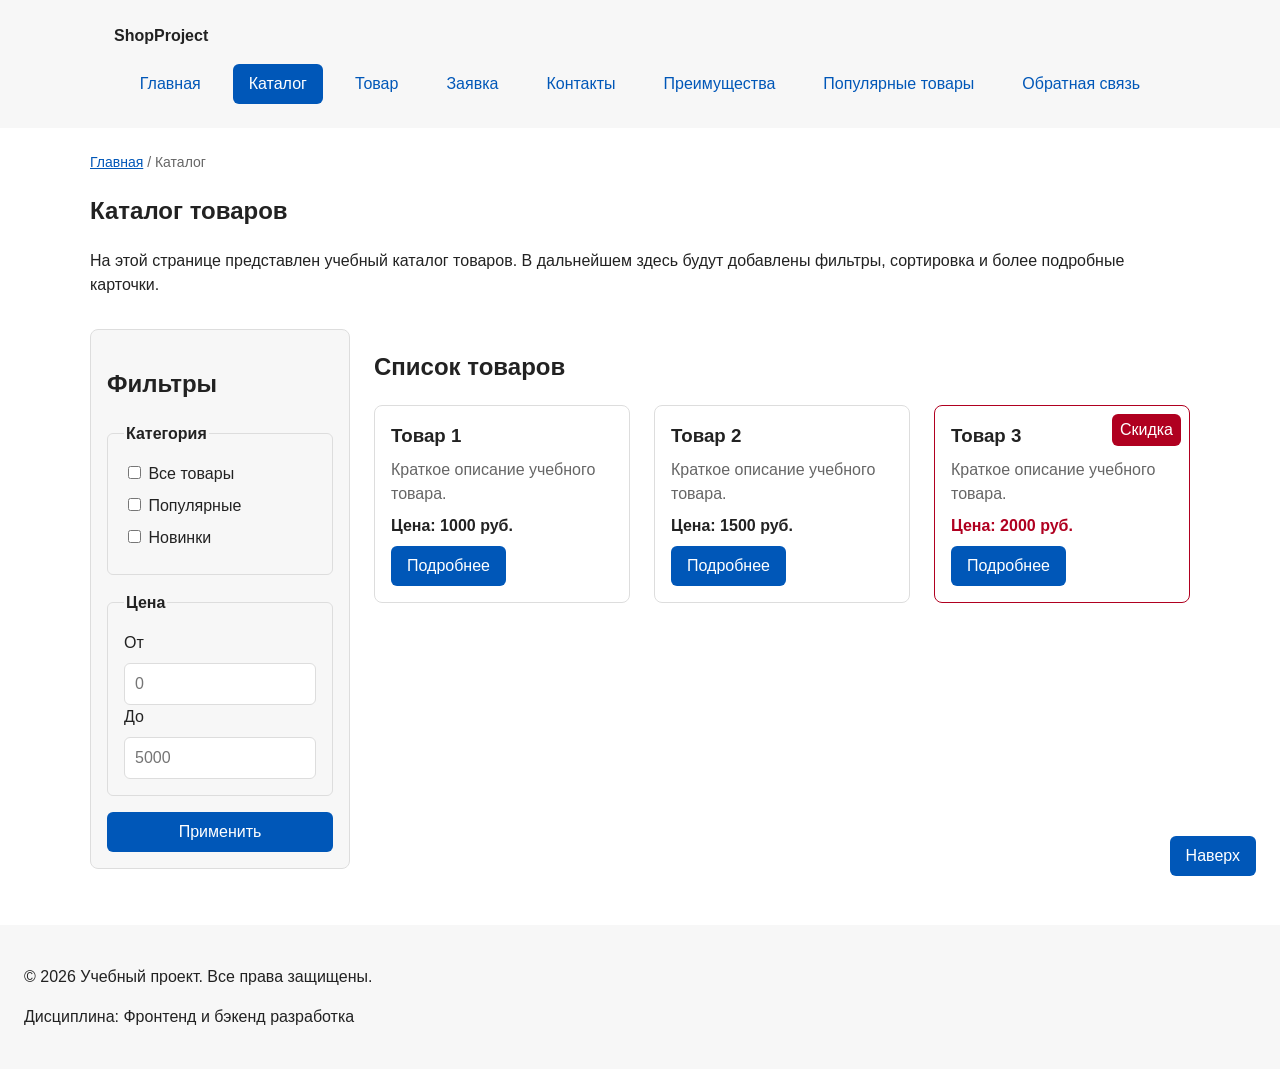
==== commit 447d3cc1: "доработал все" ====
--- a/catalog.html
+++ b/catalog.html
@@ -18,7 +18,7 @@
             <a class="site-nav__link" href="index.html">Главная</a>
           </li>
           <li class="site-nav__item">
-            <a class="site-nav__link site-nav__link--active" href="catalog.html" aria-current="page">Каталог</a>
+            <a class="site-nav__link site-nav__link--active" href="catalog.html">Каталог</a>
           </li>
           <li class="site-nav__item">
             <a class="site-nav__link" href="product.html">Товар</a>
@@ -50,50 +50,46 @@
     </nav>
 
     <section class="section">
-      <h1 class="section__title">Каталог товаров</h1>
+      <h1>Каталог товаров</h1>
       <p>
         На этой странице представлен учебный каталог товаров.
-        Блок фильтров пока является статической разметкой.
+        В дальнейшем здесь будут добавлены фильтры, сортировка и более
+        подробные карточки.
       </p>
     </section>
 
-    <div class="catalog-layout">
+    <section class="catalog-layout">
       <aside class="catalog-filters">
-        <h2 class="catalog-filters__title">Фильтры</h2>
+        <h2>Фильтры</h2>
 
         <form class="filters-form" action="#" method="get">
-          <fieldset class="filters-form__group">
-            <legend class="filters-form__legend">Категория</legend>
+          <fieldset>
+            <legend>Категория</legend>
 
-            <label class="filters-form__label">
+            <label>
               <input type="checkbox" name="category" value="all">
               Все товары
             </label>
 
-            <label class="filters-form__label">
+            <label>
               <input type="checkbox" name="category" value="popular">
               Популярные
             </label>
 
-            <label class="filters-form__label">
+            <label>
               <input type="checkbox" name="category" value="new">
               Новинки
             </label>
-
-            <label class="filters-form__label">
-              <input type="checkbox" name="category" value="discount">
-              Со скидкой
-            </label>
           </fieldset>
 
-          <fieldset class="filters-form__group">
-            <legend class="filters-form__legend">Цена</legend>
+          <fieldset>
+            <legend>Цена</legend>
 
-            <label class="filters-form__label" for="price-from">От</label>
-            <input class="filters-form__input" id="price-from" name="price-from" type="number" min="0" placeholder="0">
+            <label for="price-from">От</label>
+            <input id="price-from" name="price-from" type="number" min="0" placeholder="0">
 
-            <label class="filters-form__label" for="price-to">До</label>
-            <input class="filters-form__input" id="price-to" name="price-to" type="number" min="0" placeholder="5000">
+            <label for="price-to">До</label>
+            <input id="price-to" name="price-to" type="number" min="0" placeholder="5000">
           </fieldset>
 
           <button class="button button--primary" type="submit">Применить</button>
@@ -101,23 +97,25 @@
       </aside>
 
       <section class="catalog-products">
-        <h2 class="catalog-products__title">Список товаров</h2>
+        <h2>Список товаров</h2>
 
         <div class="products-grid">
           <article class="product-card">
-            <span class="product-card__badge">Хит</span>
             <h3 class="product-card__title">Товар 1</h3>
             <p class="product-card__description">Краткое описание учебного товара.</p>
             <p class="product-card__price">Цена: 1000 руб.</p>
-            <a class="button button--primary product-card__button" href="product.html">Подробнее</a>
+            <a class="button button--primary product-card__button" href="product.html">
+              Подробнее
+            </a>
           </article>
 
-          <article class="product-card product-card--featured">
-            <span class="product-card__badge">Новинка</span>
+          <article class="product-card">
             <h3 class="product-card__title">Товар 2</h3>
             <p class="product-card__description">Краткое описание учебного товара.</p>
             <p class="product-card__price">Цена: 1500 руб.</p>
-            <a class="button button--primary product-card__button" href="product.html">Подробнее</a>
+            <a class="button button--primary product-card__button" href="product.html">
+              Подробнее
+            </a>
           </article>
 
           <article class="product-card product-card--discount">
@@ -125,39 +123,18 @@
             <h3 class="product-card__title">Товар 3</h3>
             <p class="product-card__description">Краткое описание учебного товара.</p>
             <p class="product-card__price">Цена: 2000 руб.</p>
-            <a class="button button--primary product-card__button" href="product.html">Подробнее</a>
-          </article>
-
-          <article class="product-card">
-            <h3 class="product-card__title">Товар 4</h3>
-            <p class="product-card__description">Краткое описание учебного товара.</p>
-            <p class="product-card__price">Цена: 2500 руб.</p>
-            <a class="button button--primary product-card__button" href="product.html">Подробнее</a>
-          </article>
-
-          <article class="product-card">
-            <h3 class="product-card__title">Товар 5</h3>
-            <p class="product-card__description">Краткое описание учебного товара.</p>
-            <p class="product-card__price">Цена: 3000 руб.</p>
-            <a class="button button--primary product-card__button" href="product.html">Подробнее</a>
-          </article>
-
-          <article class="product-card">
-            <h3 class="product-card__title">Товар 6</h3>
-            <p class="product-card__description">Краткое описание учебного товара.</p>
-            <p class="product-card__price">Цена: 3500 руб.</p>
-            <a class="button button--primary product-card__button" href="product.html">Подробнее</a>
+            <a class="button button--primary product-card__button" href="product.html">
+              Подробнее
+            </a>
           </article>
         </div>
       </section>
-    </div>
+    </section>
   </main>
 
   <footer class="site-footer">
-    <div class="site-footer__inner">
-      <p>&copy; 2026 Учебный проект. Все права защищены.</p>
-      <p>Дисциплина: Фронтенд и бэкенд разработка</p>
-    </div>
+    <p>&copy; 2026 Учебный проект. Все права защищены.</p>
+    <p>Дисциплина: Фронтенд и бэкенд разработка</p>
   </footer>
 
   <a class="button button--primary to-top" href="#">Наверх</a>
--- a/css/style.css
+++ b/css/style.css
@@ -16,7 +16,6 @@
   --color-success: #168a2f;
   --color-success-bg: #eefaf0;
   --color-white: #ffffff;
-  --color-overlay: rgba(0, 0, 0, 0.5);
 
   /* Отступы */
   --space-xs: 4px;
@@ -32,27 +31,16 @@
 
   /* Размеры */
   --container-width: 1100px;
-
-  /* Слои (z-index) */
-  --z-sticky: 10;
-  --z-fixed: 20;
 }
 
 /* ===============================
    2. Базовые стили
    =============================== */
 
-/*
-  border-box делает расчёт размеров более понятным:
-  width включает content, padding и border.
-*/
 * {
   box-sizing: border-box;
 }
 
-/*
-  Плавная прокрутка к якорям.
-*/
 html {
   scroll-behavior: smooth;
 }
@@ -69,14 +57,6 @@
   padding: var(--space-lg);
 }
 
-img {
-  max-width: 100%;
-  height: auto;
-}
-
-/*
-  Подсветка элемента, к которому выполнен переход по якорю.
-*/
 :target {
   outline: 2px dashed var(--color-primary);
   outline-offset: 4px;
@@ -99,14 +79,10 @@
   outline-offset: 3px;
 }
 
-/*
-  Кнопка — самостоятельный БЭМ-блок.
-  Используется и для button, и для ссылок a.
-*/
 .button {
   display: inline-block;
   padding: var(--space-sm) var(--space-md);
-  border: 1px solid transparent;
+  border: none;
   border-radius: var(--radius-sm);
   font: inherit;
   text-decoration: none;
@@ -118,6 +94,10 @@
   background-color: var(--color-primary);
 }
 
+/*
+  color задаётся явно: иначе у ссылок-кнопок при наведении
+  срабатывает правило a:hover и текст сливается с фоном.
+*/
 .button--primary:hover {
   color: var(--color-white);
   background-color: var(--color-primary-dark);
@@ -126,7 +106,7 @@
 .button--secondary {
   color: var(--color-primary);
   background-color: transparent;
-  border-color: var(--color-primary);
+  border: 1px solid var(--color-primary);
 }
 
 .button--secondary:hover {
@@ -149,7 +129,7 @@
    4. Компоненты страницы
    =============================== */
 
-/* --- Шапка сайта --- */
+/* Шапка сайта */
 
 .site-header {
   background-color: var(--color-surface);
@@ -167,7 +147,7 @@
   text-decoration: none;
 }
 
-/* --- Основная навигация (Flexbox) --- */
+/* Основная навигация */
 
 .site-nav__list {
   display: flex;
@@ -203,7 +183,7 @@
   background-color: var(--color-primary);
 }
 
-/* --- Хлебные крошки --- */
+/* Хлебные крошки */
 
 .breadcrumbs {
   max-width: var(--container-width);
@@ -221,11 +201,7 @@
   color: var(--color-muted);
 }
 
-.breadcrumbs__separator {
-  color: var(--color-muted);
-}
-
-/* --- Hero-блок --- */
+/* Hero-блок */
 
 .hero {
   max-width: var(--container-width);
@@ -235,22 +211,18 @@
   border-radius: var(--radius-lg);
 }
 
-.hero__title {
+/* Разделы страницы */
+
+.section {
+  max-width: var(--container-width);
+  margin: 0 auto var(--space-xl);
+}
+
+.section h2 {
   margin-top: 0;
 }
 
-/* --- Универсальный раздел страницы --- */
-
-.section {
-  max-width: var(--container-width);
-  margin: 0 auto var(--space-xl);
-}
-
-.section__title {
-  margin-top: 0;
-}
-
-/* --- Дополнительный информационный блок --- */
+/* Дополнительный блок */
 
 .aside-info {
   max-width: var(--container-width);
@@ -260,11 +232,7 @@
   background-color: var(--color-surface);
 }
 
-.aside-info__title {
-  margin-top: 0;
-}
-
-/* --- Сетка товаров (Grid) --- */
+/* Сетка товаров */
 
 .products-grid {
   display: grid;
@@ -272,7 +240,7 @@
   gap: var(--space-lg);
 }
 
-/* --- Карточка товара --- */
+/* Карточка товара */
 
 .product-card {
   position: relative;
@@ -301,15 +269,10 @@
   position: absolute;
   top: var(--space-sm);
   right: var(--space-sm);
-  padding: var(--space-xs) var(--space-sm);
-  font-size: 12px;
-  color: var(--color-white);
-  background-color: var(--color-primary);
-  border-radius: var(--radius-sm);
-}
-
-.product-card--discount .product-card__badge {
+  padding: 4px 8px;
+  color: var(--color-white);
   background-color: var(--color-danger);
+  border-radius: var(--radius-sm);
 }
 
 .product-card__title {
@@ -336,7 +299,7 @@
   align-self: flex-start;
 }
 
-/* --- Страница каталога (Grid: фильтры + товары) --- */
+/* Страница каталога */
 
 .catalog-layout {
   max-width: var(--container-width);
@@ -345,147 +308,90 @@
   grid-template-columns: 260px 1fr;
   grid-template-areas: "filters products";
   gap: var(--space-lg);
-  align-items: start;
 }
 
 .catalog-filters {
   grid-area: filters;
   position: sticky;
   top: var(--space-md);
-  z-index: var(--z-sticky);
+  align-self: start;
   padding: var(--space-md);
   border: 1px solid var(--color-border);
   border-radius: var(--radius-md);
   background-color: var(--color-surface);
 }
 
-.catalog-filters__title {
-  margin-top: 0;
-}
-
 .catalog-products {
   grid-area: products;
 }
 
-.catalog-products__title {
-  margin-top: 0;
-}
-
-/* --- Форма фильтров --- */
+/* Форма фильтров */
 
 .filters-form {
   display: grid;
   gap: var(--space-md);
 }
 
-.filters-form__group {
+.filters-form fieldset {
   margin: 0;
   padding: var(--space-md);
   border: 1px solid var(--color-border);
   border-radius: var(--radius-sm);
 }
 
-.filters-form__legend {
+.filters-form legend {
   font-weight: 700;
 }
 
-.filters-form__label {
+.filters-form label {
   display: block;
   margin-bottom: var(--space-sm);
 }
 
-.filters-form__input {
+.filters-form input[type="number"] {
   width: 100%;
-  margin-bottom: var(--space-sm);
   padding: 8px 10px;
   border: 1px solid var(--color-border);
   border-radius: var(--radius-sm);
   font: inherit;
 }
 
-.filters-form__input:hover {
-  border-color: var(--color-primary);
-}
-
-.filters-form__input:focus-visible {
-  outline: 2px solid var(--color-primary);
-  outline-offset: 3px;
-}
-
-/* --- Подробная карточка товара (product.html) --- */
-
-.product-details {
-  display: grid;
-  grid-template-columns: 1fr 1fr;
-  gap: var(--space-xl);
-  align-items: start;
-}
-
-.product-details__image {
-  display: block;
-  width: 100%;
-  border: 1px solid var(--color-border);
-  border-radius: var(--radius-md);
-}
-
-.product-details__title {
-  margin-top: 0;
-}
-
-.product-details__price {
-  font-size: 24px;
-  font-weight: 700;
-}
-
-/* --- Таблица характеристик --- */
+/* Таблица характеристик */
 
 .product-table {
-  width: 100%;
   border-collapse: collapse;
 }
 
-.product-table__caption {
+.product-table caption {
   margin-bottom: var(--space-sm);
   font-weight: 700;
+}
+
+.product-table th,
+.product-table td {
+  padding: var(--space-sm) var(--space-md);
+  border: 1px solid var(--color-border);
   text-align: left;
 }
 
-.product-table__head-cell,
-.product-table__cell {
-  padding: var(--space-sm) var(--space-md);
-  border: 1px solid var(--color-border);
-  text-align: left;
-}
-
-.product-table__head-cell {
+.product-table th {
   background-color: var(--color-surface);
 }
 
-/* --- Контакты --- */
-
-.contacts-list {
-  padding-left: var(--space-lg);
-}
-
-/* --- Подвал сайта --- */
+/* Подвал сайта */
 
 .site-footer {
   padding: var(--space-lg);
   background-color: var(--color-surface);
 }
 
-.site-footer__inner {
-  max-width: var(--container-width);
-  margin: 0 auto;
-}
-
-/* --- Фиксированная кнопка «Наверх» --- */
+/* Кнопка «Наверх» */
 
 .to-top {
   position: fixed;
   right: var(--space-lg);
   bottom: var(--space-lg);
-  z-index: var(--z-fixed);
+  z-index: 10;
 }
 
 /* ===============================
@@ -500,25 +406,15 @@
 }
 
 .order-dialog::backdrop {
-  background-color: var(--color-overlay);
+  background-color: rgba(0, 0, 0, 0.5);
 }
 
 .order-dialog__title {
   margin-top: 0;
 }
 
-.order-form--page {
-  max-width: 560px;
-}
-
 .order-form__field {
   margin-bottom: var(--space-md);
-}
-
-.order-form__field--checkbox .order-form__label {
-  display: flex;
-  align-items: center;
-  gap: var(--space-sm);
 }
 
 .order-form__label {
@@ -536,11 +432,6 @@
   font: inherit;
 }
 
-.order-form__checkbox {
-  width: auto;
-  margin: 0;
-}
-
 .order-form__input:hover,
 .order-form__select:hover,
 .order-form__textarea:hover {
@@ -549,31 +440,23 @@
 
 .order-form__input:focus-visible,
 .order-form__select:focus-visible,
-.order-form__textarea:focus-visible,
-.order-form__checkbox:focus-visible {
+.order-form__textarea:focus-visible {
   outline: 2px solid var(--color-primary);
   outline-offset: 3px;
+}
+
+.order-form__hint {
+  display: block;
+  margin-top: var(--space-xs);
+  color: var(--color-muted);
 }
 
 /*
   Подсветка ошибочных полей.
   Атрибут aria-invalid добавляется через JavaScript.
 */
-.order-form__input[aria-invalid="true"],
-.order-form__select[aria-invalid="true"],
-.order-form__textarea[aria-invalid="true"] {
+[aria-invalid="true"] {
   border-color: var(--color-danger);
-}
-
-.order-form__checkbox[aria-invalid="true"] {
-  outline: 2px solid var(--color-danger);
-  outline-offset: 2px;
-}
-
-.order-form__hint {
-  display: block;
-  margin-top: var(--space-xs);
-  color: var(--color-muted);
 }
 
 .order-form__actions {
@@ -582,12 +465,9 @@
   margin-top: var(--space-lg);
 }
 
-/*
-  Сообщение об успешной отправке.
-*/
 .success-message {
   max-width: var(--container-width);
-  margin: 0 auto var(--space-lg);
+  margin: var(--space-lg) auto;
   padding: var(--space-md);
   border-left: 4px solid var(--color-success);
   background-color: var(--color-success-bg);
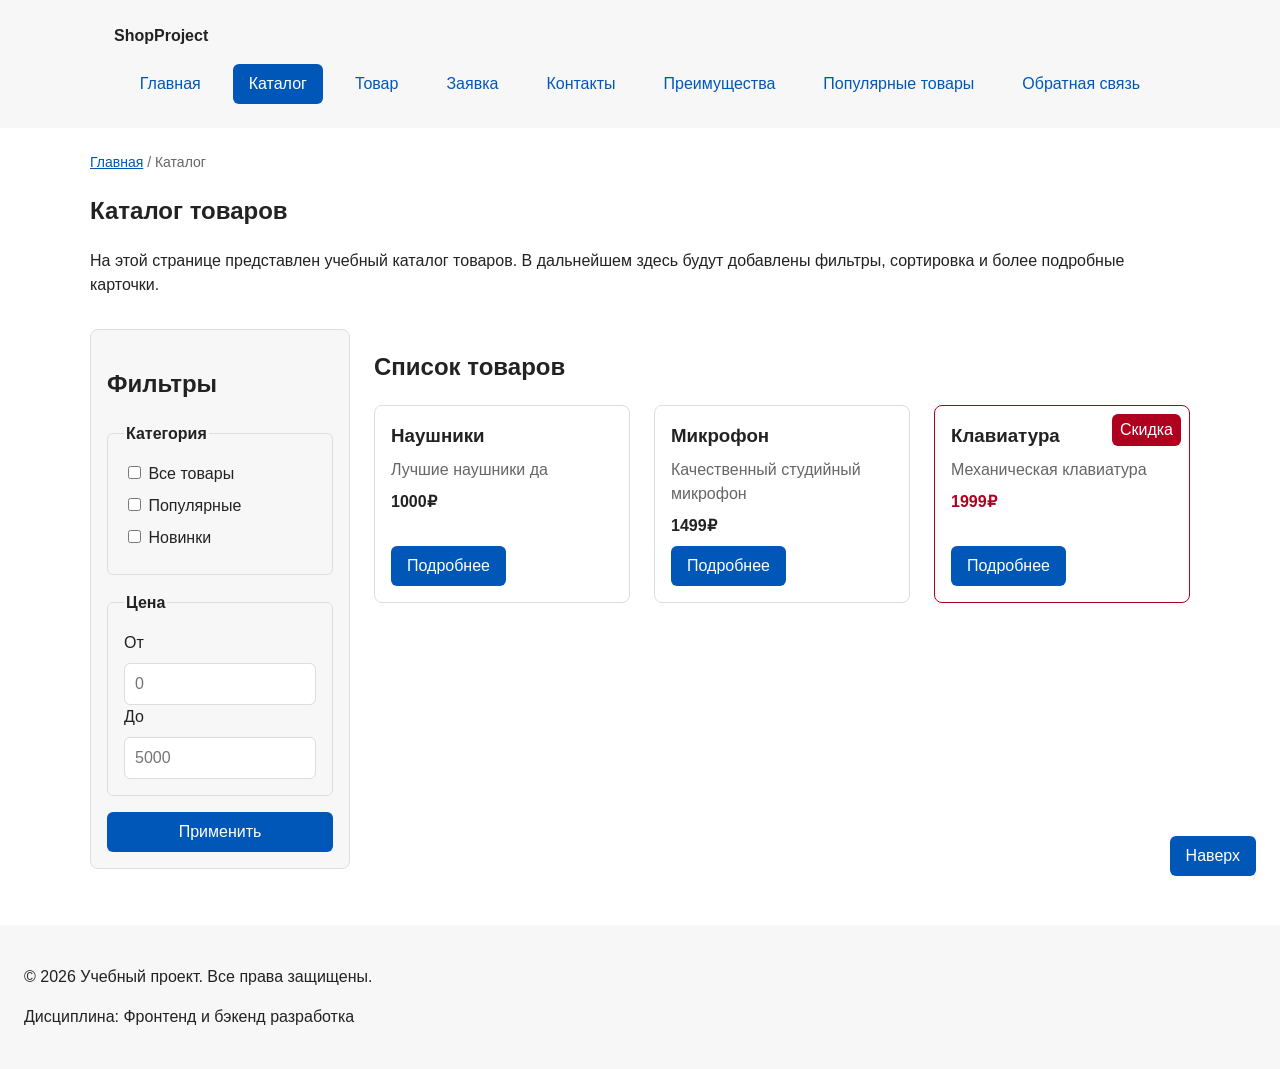
==== commit 4b7b44e9: "minor доработки" ====
--- a/catalog.html
+++ b/catalog.html
@@ -101,18 +101,18 @@
 
         <div class="products-grid">
           <article class="product-card">
-            <h3 class="product-card__title">Товар 1</h3>
-            <p class="product-card__description">Краткое описание учебного товара.</p>
-            <p class="product-card__price">Цена: 1000 руб.</p>
+            <h3 class="product-card__title">Наушники</h3>
+            <p class="product-card__description">Лучшие наушники да</p>
+            <p class="product-card__price">1000₽</p>
             <a class="button button--primary product-card__button" href="product.html">
               Подробнее
             </a>
           </article>
 
           <article class="product-card">
-            <h3 class="product-card__title">Товар 2</h3>
-            <p class="product-card__description">Краткое описание учебного товара.</p>
-            <p class="product-card__price">Цена: 1500 руб.</p>
+            <h3 class="product-card__title">Микрофон</h3>
+            <p class="product-card__description">Качественный студийный микрофон</p>
+            <p class="product-card__price">1499₽</p>
             <a class="button button--primary product-card__button" href="product.html">
               Подробнее
             </a>
@@ -120,9 +120,9 @@
 
           <article class="product-card product-card--discount">
             <span class="product-card__badge">Скидка</span>
-            <h3 class="product-card__title">Товар 3</h3>
-            <p class="product-card__description">Краткое описание учебного товара.</p>
-            <p class="product-card__price">Цена: 2000 руб.</p>
+            <h3 class="product-card__title">Клавиатура</h3>
+            <p class="product-card__description">Механическая клавиатура</p>
+            <p class="product-card__price">1999₽</p>
             <a class="button button--primary product-card__button" href="product.html">
               Подробнее
             </a>
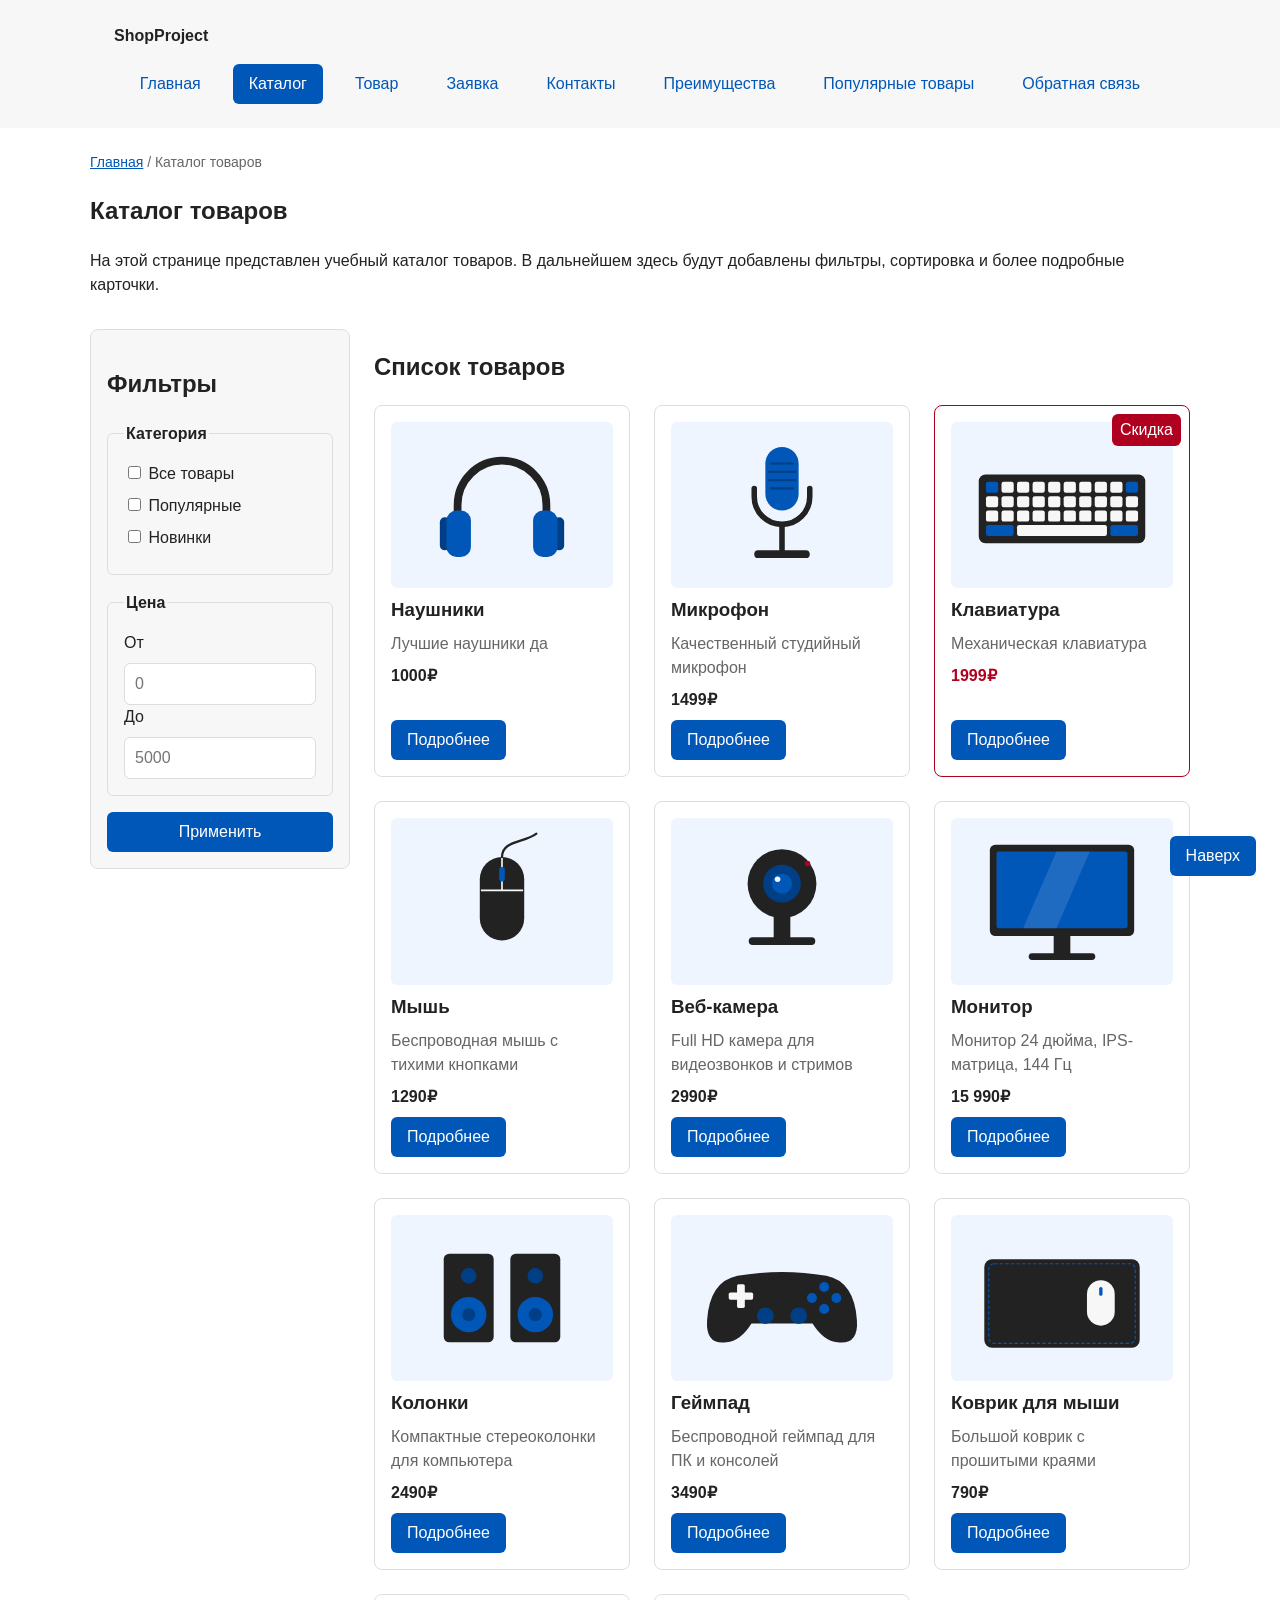
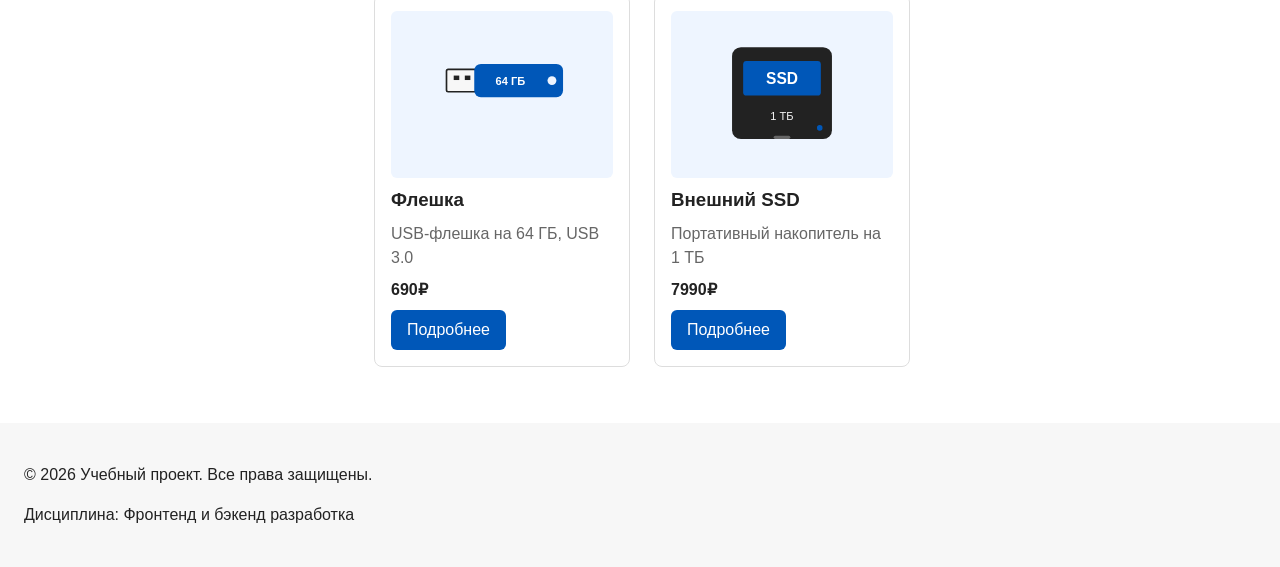
==== commit 8aebed0b: "feat: add reviews, product images, sticky header and new catalog items - Добавлен блок отзывов на гл" ====
--- a/catalog.html
+++ b/catalog.html
@@ -46,7 +46,7 @@
   <main>
     <nav class="breadcrumbs" aria-label="Хлебные крошки">
       <a class="breadcrumbs__link" href="index.html">Главная</a>
-      <span class="breadcrumbs__current">Каталог</span>
+      <span class="breadcrumbs__current">Каталог товаров</span>
     </nav>
 
     <section class="section">
@@ -101,6 +101,7 @@
 
         <div class="products-grid">
           <article class="product-card">
+            <img class="product-card__image" src="images/headphones.svg" alt="Наушники" width="400" height="300">
             <h3 class="product-card__title">Наушники</h3>
             <p class="product-card__description">Лучшие наушники да</p>
             <p class="product-card__price">1000₽</p>
@@ -110,6 +111,7 @@
           </article>
 
           <article class="product-card">
+            <img class="product-card__image" src="images/microphone.svg" alt="Студийный микрофон" width="400" height="300">
             <h3 class="product-card__title">Микрофон</h3>
             <p class="product-card__description">Качественный студийный микрофон</p>
             <p class="product-card__price">1499₽</p>
@@ -120,9 +122,90 @@
 
           <article class="product-card product-card--discount">
             <span class="product-card__badge">Скидка</span>
+            <img class="product-card__image" src="images/keyboard.svg" alt="Механическая клавиатура" width="400" height="300">
             <h3 class="product-card__title">Клавиатура</h3>
             <p class="product-card__description">Механическая клавиатура</p>
             <p class="product-card__price">1999₽</p>
+            <a class="button button--primary product-card__button" href="product.html">
+              Подробнее
+            </a>
+          </article>
+
+          <article class="product-card">
+            <img class="product-card__image" src="images/mouse.svg" alt="Беспроводная мышь" width="400" height="300">
+            <h3 class="product-card__title">Мышь</h3>
+            <p class="product-card__description">Беспроводная мышь с тихими кнопками</p>
+            <p class="product-card__price">1290₽</p>
+            <a class="button button--primary product-card__button" href="product.html">
+              Подробнее
+            </a>
+          </article>
+
+          <article class="product-card">
+            <img class="product-card__image" src="images/webcam.svg" alt="Веб-камера" width="400" height="300">
+            <h3 class="product-card__title">Веб-камера</h3>
+            <p class="product-card__description">Full HD камера для видеозвонков и стримов</p>
+            <p class="product-card__price">2990₽</p>
+            <a class="button button--primary product-card__button" href="product.html">
+              Подробнее
+            </a>
+          </article>
+
+          <article class="product-card">
+            <img class="product-card__image" src="images/monitor.svg" alt="Монитор" width="400" height="300">
+            <h3 class="product-card__title">Монитор</h3>
+            <p class="product-card__description">Монитор 24 дюйма, IPS-матрица, 144 Гц</p>
+            <p class="product-card__price">15 990₽</p>
+            <a class="button button--primary product-card__button" href="product.html">
+              Подробнее
+            </a>
+          </article>
+
+          <article class="product-card">
+            <img class="product-card__image" src="images/speakers.svg" alt="Компьютерные колонки" width="400" height="300">
+            <h3 class="product-card__title">Колонки</h3>
+            <p class="product-card__description">Компактные стереоколонки для компьютера</p>
+            <p class="product-card__price">2490₽</p>
+            <a class="button button--primary product-card__button" href="product.html">
+              Подробнее
+            </a>
+          </article>
+
+          <article class="product-card">
+            <img class="product-card__image" src="images/gamepad.svg" alt="Беспроводной геймпад" width="400" height="300">
+            <h3 class="product-card__title">Геймпад</h3>
+            <p class="product-card__description">Беспроводной геймпад для ПК и консолей</p>
+            <p class="product-card__price">3490₽</p>
+            <a class="button button--primary product-card__button" href="product.html">
+              Подробнее
+            </a>
+          </article>
+
+          <article class="product-card">
+            <img class="product-card__image" src="images/mousepad.svg" alt="Коврик для мыши" width="400" height="300">
+            <h3 class="product-card__title">Коврик для мыши</h3>
+            <p class="product-card__description">Большой коврик с прошитыми краями</p>
+            <p class="product-card__price">790₽</p>
+            <a class="button button--primary product-card__button" href="product.html">
+              Подробнее
+            </a>
+          </article>
+
+          <article class="product-card">
+            <img class="product-card__image" src="images/flash-drive.svg" alt="USB-флешка" width="400" height="300">
+            <h3 class="product-card__title">Флешка</h3>
+            <p class="product-card__description">USB-флешка на 64 ГБ, USB 3.0</p>
+            <p class="product-card__price">690₽</p>
+            <a class="button button--primary product-card__button" href="product.html">
+              Подробнее
+            </a>
+          </article>
+
+          <article class="product-card">
+            <img class="product-card__image" src="images/ssd.svg" alt="Внешний SSD-накопитель" width="400" height="300">
+            <h3 class="product-card__title">Внешний SSD</h3>
+            <p class="product-card__description">Портативный накопитель на 1 ТБ</p>
+            <p class="product-card__price">7990₽</p>
             <a class="button button--primary product-card__button" href="product.html">
               Подробнее
             </a>
--- a/css/style.css
+++ b/css/style.css
@@ -31,6 +31,8 @@
 
   /* Размеры */
   --container-width: 1100px;
+  /* Отступ под закреплённую шапку (с запасом на меню в две строки) */
+  --header-offset: 184px;
 }
 
 /* ===============================
@@ -43,6 +45,7 @@
 
 html {
   scroll-behavior: smooth;
+  scroll-padding-top: calc(var(--header-offset) + var(--space-md));
 }
 
 body {
@@ -132,6 +135,9 @@
 /* Шапка сайта */
 
 .site-header {
+  position: sticky;
+  top: 0;
+  z-index: 10;
   background-color: var(--color-surface);
 }
 
@@ -201,6 +207,10 @@
   color: var(--color-muted);
 }
 
+.breadcrumbs__separator {
+  color: var(--color-muted);
+}
+
 /* Hero-блок */
 
 .hero {
@@ -275,6 +285,13 @@
   border-radius: var(--radius-sm);
 }
 
+.product-card__image {
+  display: block;
+  width: 100%;
+  height: auto;
+  border-radius: var(--radius-sm);
+}
+
 .product-card__title {
   margin: 0;
   color: var(--color-text);
@@ -297,6 +314,31 @@
 .product-card__button {
   margin-top: auto;
   align-self: flex-start;
+}
+
+/* Отзывы */
+
+.reviews__list {
+  display: grid;
+  grid-template-columns: repeat(3, 1fr);
+  gap: var(--space-lg);
+}
+
+.review-card {
+  padding: var(--space-md);
+  border: 1px solid var(--color-border);
+  border-radius: var(--radius-md);
+  background-color: var(--color-surface);
+}
+
+.review-card__text {
+  margin: 0 0 var(--space-sm);
+}
+
+.review-card__author {
+  margin: 0;
+  font-weight: 700;
+  color: var(--color-muted);
 }
 
 /* Страница каталога */
@@ -313,7 +355,7 @@
 .catalog-filters {
   grid-area: filters;
   position: sticky;
-  top: var(--space-md);
+  top: calc(var(--header-offset) + var(--space-md));
   align-self: start;
   padding: var(--space-md);
   border: 1px solid var(--color-border);
